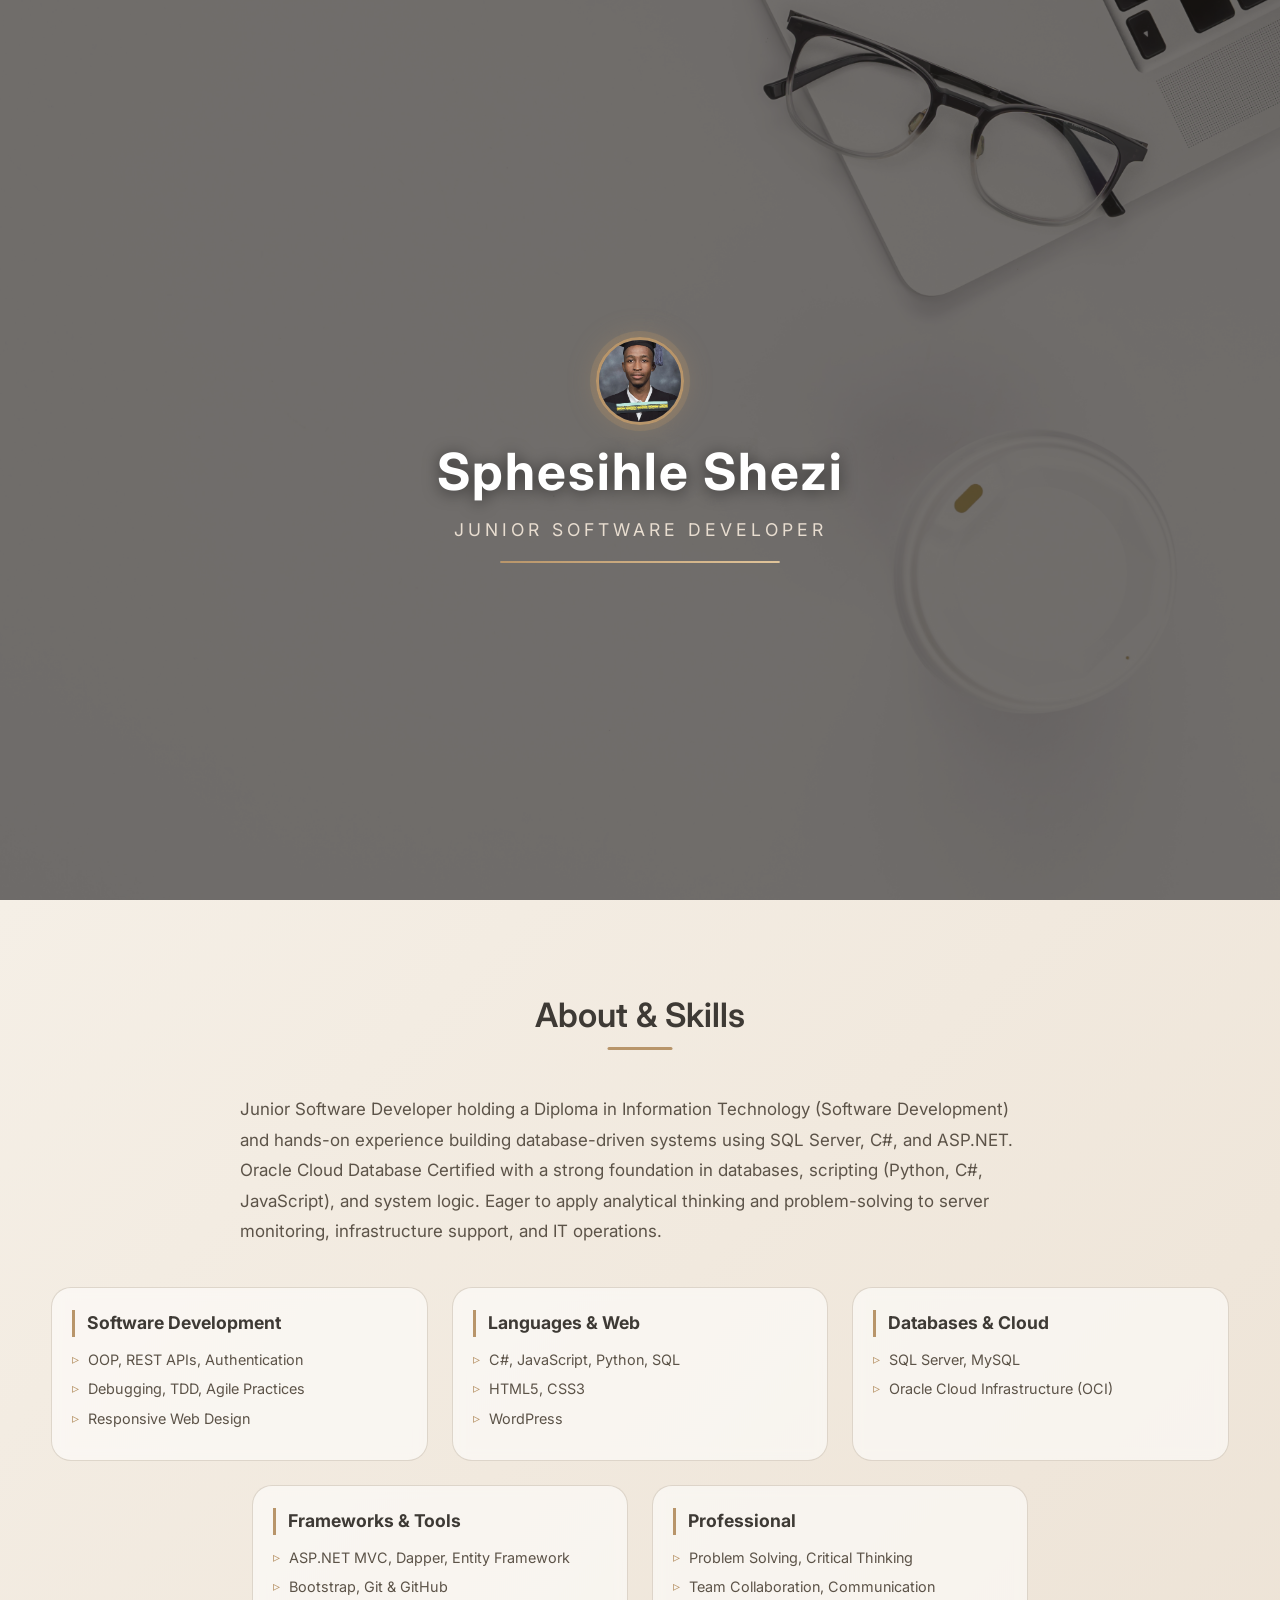
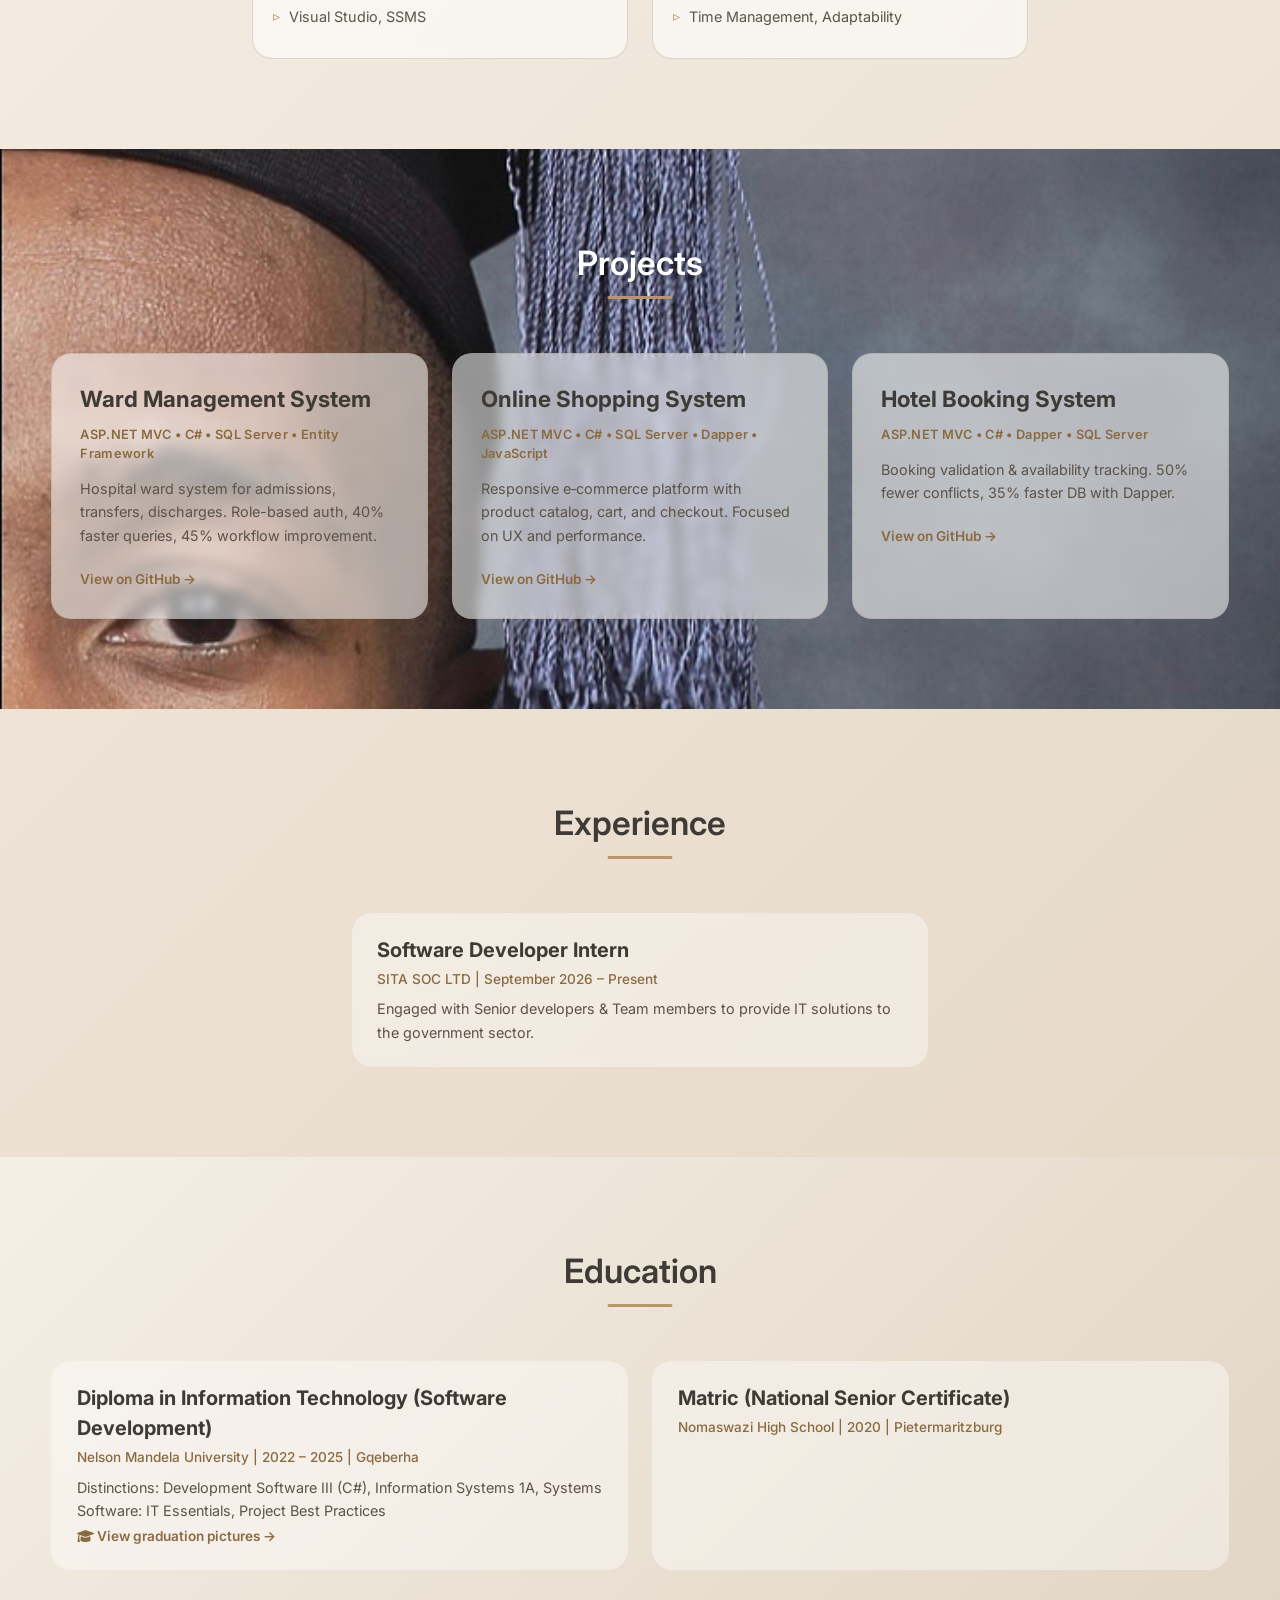
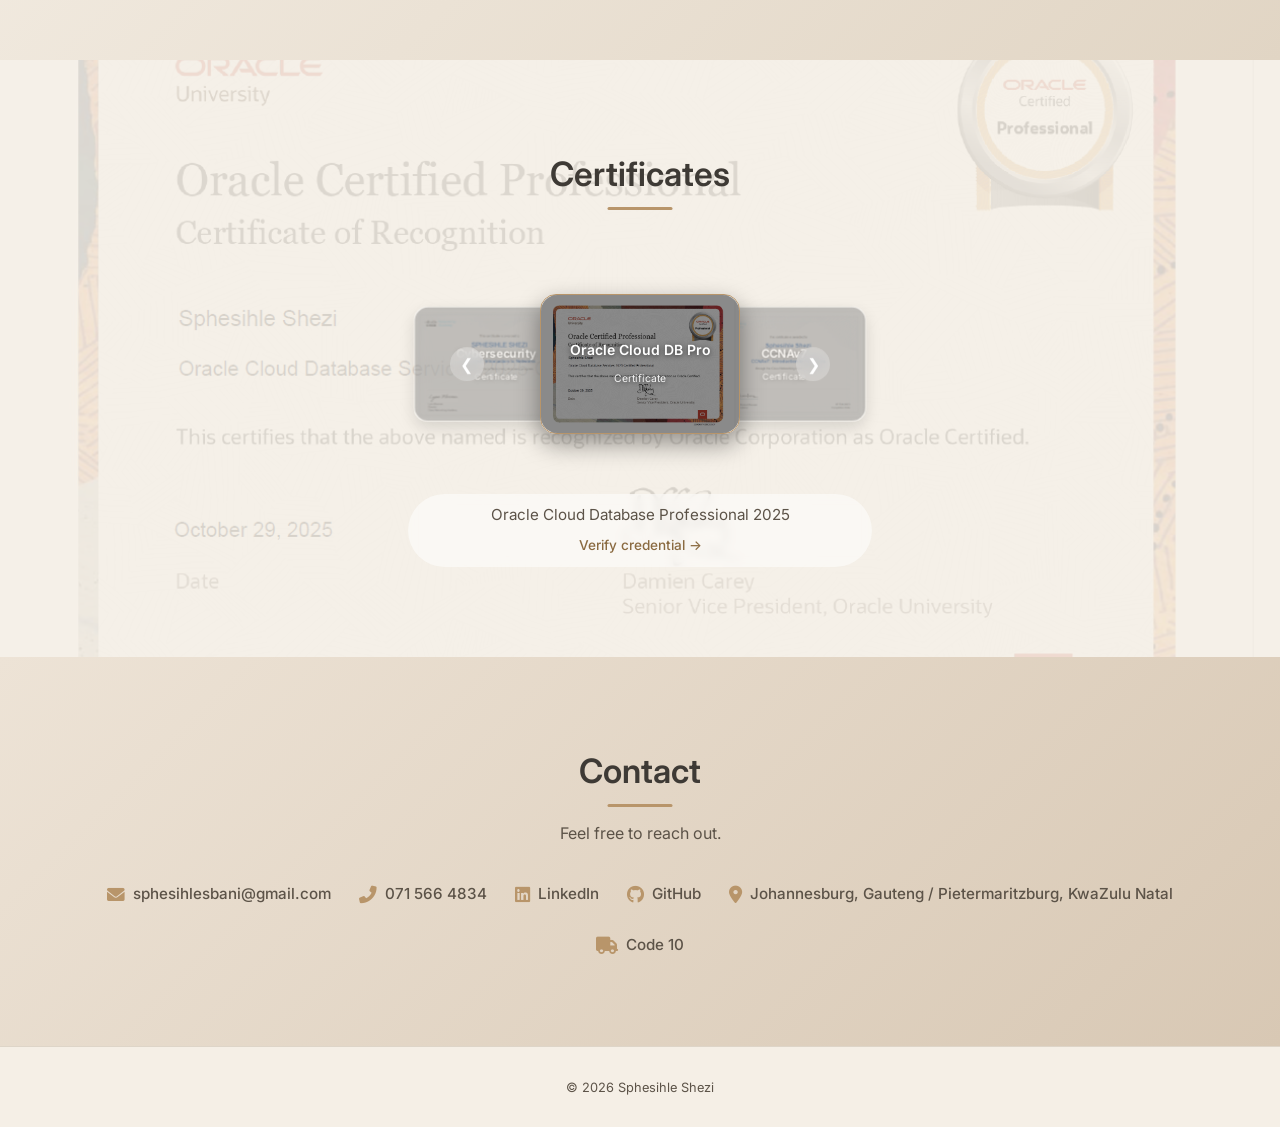
==== index.html @ 36df38b1 "Install Vercel Speed Insights package ## Vercel Speed Insights Installation  Successfully installed " ====
<!DOCTYPE html>
<html lang="en-ZA">
<head>
  <meta charset="UTF-8" />
  <meta name="viewport" content="width=device-width, initial-scale=1.0, user-scalable=yes"/>

  <!-- ===== SEO & META TAGS ===== -->
  <title>Sphesihle Shezi | Junior Software Developer Portfolio</title>
  <meta name="description" content="Sphesihle Shezi – Junior Software Developer from South Africa. Diploma in IT (Software Development), ASP.NET MVC, C# and SQL Server projects, certifications, GitHub and LinkedIn." />
  <meta name="robots" content="index, follow, max-image-preview:large" />
  <link rel="canonical" href="https://sphesihlesportfolio.vercel.app/" />
  <link rel="icon" href="/favicon.svg" type="image/svg+xml" />

  <!-- Open Graph / Social -->
  <meta property="og:type" content="profile" />
  <meta property="og:title" content="Sphesihle Shezi | Junior Software Developer Portfolio" />
  <meta property="og:description" content="Junior Software Developer from South Africa and Software Developer Intern at SITA SOC (Ltd). ASP.NET MVC, C#, SQL Server and WordPress. View experience, projects and certifications." />
  <meta property="og:image" content="https://sphesihlesportfolio.vercel.app/images/High_DA30796-047.jpg" />
  <meta property="og:image:alt" content="Portrait of Sphesihle Shezi" />
  <meta property="og:url" content="https://sphesihlesportfolio.vercel.app/" />
  <meta property="og:site_name" content="Sphesihle Shezi Portfolio" />
  <meta property="og:locale" content="en_ZA" />
  <meta property="profile:first_name" content="Sphesihle" />
  <meta property="profile:last_name" content="Shezi" />

  <!-- Twitter Card -->
  <meta name="twitter:card" content="summary_large_image" />
  <meta name="twitter:title" content="Sphesihle Shezi | Junior Software Developer Portfolio" />
  <meta name="twitter:description" content="Junior Software Developer from South Africa and Software Developer Intern at SITA SOC (Ltd). ASP.NET MVC, C#, SQL Server and WordPress." />
  <meta name="twitter:image" content="https://sphesihlesportfolio.vercel.app/images/High_DA30796-047.jpg" />
  <meta name="twitter:image:alt" content="Portrait of Sphesihle Shezi" />

  <!-- Google tag (gtag.js) -->
  <script async src="https://www.googletagmanager.com/gtag/js?id=G-499HYF53QW"></script>
  <script>
    window.dataLayer = window.dataLayer || [];
    function gtag(){dataLayer.push(arguments);}
    gtag('js', new Date());
    gtag('config', 'G-499HYF53QW');
  </script>

  <!-- Vercel Speed Insights -->
  <script>
    window.si = window.si || function () { (window.siq = window.siq || []).push(arguments); };
  </script>
  <script defer src="/_vercel/speed-insights/script.js"></script>

  <!-- Structured data (JSON-LD): WebSite + ProfilePage + Person + projects -->
  <script type="application/ld+json">
  {
    "@context": "https://schema.org",
    "@graph": [
      {
        "@type": "WebSite",
        "@id": "https://sphesihlesportfolio.vercel.app/#website",
        "url": "https://sphesihlesportfolio.vercel.app/",
        "name": "Sphesihle Shezi",
        "description": "Portfolio of Sphesihle Shezi, Junior Software Developer from South Africa.",
        "inLanguage": "en-ZA",
        "publisher": { "@id": "https://sphesihlesportfolio.vercel.app/#person" }
      },
      {
        "@type": "ProfilePage",
        "@id": "https://sphesihlesportfolio.vercel.app/#profilepage",
        "url": "https://sphesihlesportfolio.vercel.app/",
        "name": "Sphesihle Shezi | Junior Software Developer Portfolio",
        "inLanguage": "en-ZA",
        "dateModified": "2026-10-27",
        "isPartOf": { "@id": "https://sphesihlesportfolio.vercel.app/#website" },
        "mainEntity": { "@id": "https://sphesihlesportfolio.vercel.app/#person" }
      },
      {
        "@type": "Person",
        "@id": "https://sphesihlesportfolio.vercel.app/#person",
        "name": "Sphesihle Shezi",
        "alternateName": "Sphesihle",
        "url": "https://sphesihlesportfolio.vercel.app/",
        "mainEntityOfPage": { "@id": "https://sphesihlesportfolio.vercel.app/#profilepage" },
        "image": "https://sphesihlesportfolio.vercel.app/images/High_DA30796-047.jpg",
        "jobTitle": "Junior Software Developer",
        "description": "Junior Software Developer from South Africa with a Diploma in Information Technology (Software Development) from Nelson Mandela University. Currently a Software Developer Intern at SITA SOC (Ltd).",
        "address": {
          "@type": "PostalAddress",
          "addressLocality": "Pietermaritzburg",
          "addressRegion": "KwaZulu-Natal",
          "addressCountry": "ZA"
        },
        "alumniOf": {
          "@type": "CollegeOrUniversity",
          "name": "Nelson Mandela University"
        },
        "hasCredential": [
          {
            "@type": "EducationalOccupationalCredential",
            "name": "Oracle Cloud Database Professional 2025",
            "url": "https://catalog-education.oracle.com/pls/certview/sharebadge?id=E1805F30B43188A5777BA9B2A58676523F1C5C5DFD6257BDCE929D45E92ADAB2"
          },
          {
            "@type": "EducationalOccupationalCredential",
            "name": "CCNAv7: Introduction to Networks",
            "url": "https://www.credly.com/earner/earned/badge/b9cc50cd-636a-47e6-8f80-0f1afdbd4911"
          },
          {
            "@type": "EducationalOccupationalCredential",
            "name": "Introduction to Cybersecurity (Cisco)",
            "url": "https://www.credly.com/badges/35004b35-f595-4415-b16b-49b93b90152b"
          }
        ],
        "knowsAbout": ["Software Development", "C#", "ASP.NET MVC", "ASP.NET Core", "SQL Server", "SQL", "JavaScript", "Python", "HTML", "CSS", "Bootstrap", "REST APIs", "Entity Framework", "Database design", "Oracle Cloud Infrastructure", "WordPress"],
        "sameAs": [
          "https://github.com/sphesihle1017",
          "https://www.linkedin.com/in/sphesihleshezi1017"
        ]
      },
      {
        "@type": "SoftwareSourceCode",
        "name": "Ward Management System",
        "codeRepository": "https://github.com/sphesihle1017/HealthOpsHospital",
        "programmingLanguage": "C#",
        "author": { "@id": "https://sphesihlesportfolio.vercel.app/#person" }
      },
      {
        "@type": "SoftwareSourceCode",
        "name": "Online Shopping System",
        "codeRepository": "https://github.com/sphesihle1017/myshop-order-management-system",
        "programmingLanguage": "C#",
        "author": { "@id": "https://sphesihlesportfolio.vercel.app/#person" }
      },
      {
        "@type": "SoftwareSourceCode",
        "name": "Hotel Booking System",
        "codeRepository": "https://github.com/sphesihle1017/Azure-Hotel",
        "programmingLanguage": "C#",
        "author": { "@id": "https://sphesihlesportfolio.vercel.app/#person" }
      }
    ]
  }
  </script>

  <link rel="stylesheet" href="https://cdnjs.cloudflare.com/ajax/libs/font-awesome/6.0.0-beta3/css/all.min.css">
  <link rel="stylesheet" href="style.css" />
  <link rel="stylesheet" href="loader.css" />
</head>
<body class="loading">

  <!-- ===== INTRO LOADER ===== -->
  <div id="intro-loader" role="presentation" aria-hidden="true">
    <div class="loader-content">
      <img class="loader-avatar" src="images/High_DA30796-047.jpg" alt=" " />
      <div class="loader-name">Sphesihle Shezi</div>
      <div class="loader-role">Junior Software Developer</div>
      <div class="loader-bar-track">
        <div class="loader-bar-fill"></div>
      </div>
    </div>
  </div>

  <!--  NAVIGATION -->
  <nav>
    <h1>
      <div class="education-image">
        <img src="images/High_DA30796-047.jpg" alt="Sphesihle Shezi" />
      </div>
    </h1>
    <button class="hamburger" aria-label="Menu" aria-expanded="false" aria-controls="navLinks">&#9776;</button>
    <ul class="nav-links" id="navLinks">
      <li onclick="go('hero')">Home</li>
      <li onclick="go('aboutSkills')">About & Skills</li>
      <li onclick="go('experience')">Experience</li>
      <li onclick="go('projects')">Projects</li>
      <li onclick="go('education')">Education</li>
      <li onclick="go('certificates')">Certificates</li>
      <li onclick="go('contact')">Contact</li>
    </ul>
  </nav>

  <!-- HERO + CAROUSEL -->
  <div class="hero" id="hero">
    <div class="hero-left">
      <h2>Hey, I'm Sphesihle Shezi</h2>
      <div class="role" id="dynamicRole">Junior Software Developer</div>
      <div class="stack" id="dynamicStack">ASP.NET MVC • C# • SQL Server • JavaScript • HTML/CSS • WordPress</div>
      <p class="project-description" id="dynamicDescription">I build innovative, database-driven web applications with a focus on clean architecture and user experience. <b>
      See my projects below to explore my work and skills in action.
      </b></p>
    </div>

    <div class="carousel-widget" id="heroCarousel">
      <button class="arrow left-arrow" onclick="moveHero(-1)" aria-label="Previous project">&#10094;</button>
      <div class="carousel" id="heroCarouselInner"></div>
      <button class="arrow right-arrow" onclick="moveHero(1)" aria-label="Next project">&#10095;</button>
    </div>
  </div>

  <!-- ABOUT & SKILLS -->
  <section class="section" id="aboutSkills">
    <h2>About & Skills</h2>
    <div class="about-text">
      Junior Software Developer holding a Diploma in Information Technology (Software Development) and hands-on experience building database-driven systems using SQL Server, C#, and ASP.NET.
      Oracle Cloud Database Certified with a strong foundation in databases, scripting (Python, C#, JavaScript), and system logic. Eager to apply analytical thinking and problem-solving to server monitoring, infrastructure support, and IT operations.
    </div>

    <div class="skills-grid">
      <div class="skill-card">
        <h3>Software Development</h3>
        <ul>
          <li>OOP, REST APIs, Authentication</li>
          <li>Debugging, TDD, Agile Practices</li>
          <li>Responsive Web Design</li>
        </ul>
      </div>
      <div class="skill-card">
        <h3>Languages & Web</h3>
        <ul>
          <li>C#, JavaScript, Python, SQL</li>
          <li>HTML5, CSS3</li>
          <li>WordPress</li>
        </ul>
      </div>
      <div class="skill-card">
        <h3>Databases & Cloud</h3>
        <ul>
          <li>SQL Server, MySQL</li>
          <li>Oracle Cloud Infrastructure (OCI)</li>
        </ul>
      </div>
      <div class="skill-card">
        <h3>Frameworks & Tools</h3>
        <ul>
          <li>ASP.NET MVC, Dapper, Entity Framework</li>
          <li>Bootstrap, Git & GitHub</li>
          <li>Visual Studio, SSMS</li>
        </ul>
      </div>
      <div class="skill-card">
        <h3>Professional</h3>
        <ul>
          <li>Problem Solving, Critical Thinking</li>
          <li>Team Collaboration, Communication</li>
          <li>Time Management, Adaptability</li>
        </ul>
      </div>
    </div>
  </section>


  <!-- PROJECTS SECTION -->
  <section class="section" id="projects">
    <h2>Projects</h2>
    <div class="projects-grid">
      <div class="project-card">
        <h3>Ward Management System</h3>
        <div class="tech">ASP.NET MVC • C# • SQL Server • Entity Framework</div>
        <p>Hospital ward system for admissions, transfers, discharges. Role-based auth, 40% faster queries, 45% workflow improvement.</p>
        <a href="https://github.com/sphesihle1017/HealthOpsHospital" target="_blank" rel="noopener" class="project-link">View on GitHub →</a>
      </div>
      <div class="project-card">
        <h3>Online Shopping System</h3>
        <div class="tech">ASP.NET MVC • C# • SQL Server • Dapper • JavaScript</div>
        <p>Responsive e‑commerce platform with product catalog, cart, and checkout. Focused on UX and performance.</p>
        <a href="https://github.com/sphesihle1017/myshop-order-management-system" target="_blank" rel="noopener" class="project-link">View on GitHub →</a>
      </div>
      <div class="project-card">
        <h3>Hotel Booking System</h3>
        <div class="tech">ASP.NET MVC • C# • Dapper • SQL Server</div>
        <p>Booking validation & availability tracking. 50% fewer conflicts, 35% faster DB with Dapper.</p>
        <a href="https://github.com/sphesihle1017/Azure-Hotel" target="_blank" rel="noopener" class="project-link">View on GitHub →</a>
      </div>
    </div>
  </section>
  <!-- EXPERIENCE SECTION -->
  <section class="section" id="experience">
    <h2>Experience</h2>
    <div class="info-grid">
     
  <!--     <article class="info-card">
        <h3>Data Capturer & Freelance developer</h3>
        <div class="meta">Oxior Civil Enterprises | June 2026 – August 2026</div>
        <p><li>Capturing and maintaining business data accurately and on time, with attention to detail and data integrity. 
       
         <br><li> Desgined and built a user friendly cross-platform web application for Oxior Civil Enterprises Pty ltd
      </article> -->
       <article class="info-card">
        <h3>Software Developer Intern</h3>
        <div class="meta">SITA SOC LTD | September 2026 – Present</div>
        <p>Engaged with Senior developers & Team members to provide IT solutions to the government sector.</p>
      </article>
    </div>
  </section>

  <!-- EDUCATION SECTION -->
  <section class="section" id="education">
    <h2>Education</h2>
    <div class="info-grid">
      <article class="info-card">
        <h3>Diploma in Information Technology (Software Development)</h3>
        <div class="meta">Nelson Mandela University | 2022 – 2025 | Gqeberha</div>
        <p>Distinctions: Development Software III (C#), Information Systems 1A, Systems Software: IT Essentials, Project Best Practices</p>
        <a href="/graduation" rel="nofollow" class="project-link"><i class="fas fa-graduation-cap"></i> View graduation pictures →</a>
      </article>
      <article class="info-card">
        <h3>Matric (National Senior Certificate)</h3>
        <div class="meta">Nomaswazi High School | 2020 | Pietermaritzburg</div>
      </article>
    </div>
  </section>

  <!-- CERTIFICATES SECTION -->
  <section class="section certificates-section" id="certificates">
    <h2>Certificates</h2>

    <div class="section-carousel" id="certsCarousel">
      <button class="arrow left-arrow" onclick="moveCerts(-1)" aria-label="Previous certificate">&#10094;</button>
      <div class="carousel" id="certsCarouselInner"></div>
      <button class="arrow right-arrow" onclick="moveCerts(1)" aria-label="Next certificate">&#10095;</button>
    </div>
    <div class="carousel-description" id="certsDescription">
      Oracle Cloud Database Professional 2025<br/>
      <a href="https://catalog-education.oracle.com/pls/certview/sharebadge?id=E1805F30B43188A5777BA9B2A58676523F1C5C5DFD6257BDCE929D45E92ADAB2" target="_blank" rel="noopener" class="cert-link">Verify credential →</a>
    </div>
  </section>

  <!-- CONTACT SECTION -->
  <section class="section" id="contact">
    <h2>Contact</h2>
    <p style="color:#5c5348;">Feel free to reach out.</p>
    <div class="contact-links">
      <span><i class="fas fa-envelope"></i> sphesihlesbani@gmail.com</span>
      <span><i class="fas fa-phone-alt"></i> 071 566 4834</span>
      <a href="https://www.linkedin.com/in/sphesihleshezi1017" target="_blank" rel="noopener">
        <i class="fab fa-linkedin"></i> LinkedIn
      </a>
      <a href="https://github.com/sphesihle1017" target="_blank" rel="noopener">
        <i class="fab fa-github"></i> GitHub
      </a>
      <span><i class="fas fa-map-marker-alt"></i> Johannesburg, Gauteng / Pietermaritzburg, KwaZulu Natal</span>
      <span><i class="fas fa-truck"></i> Code 10</span>
    </div>
  </section>

  <footer>© 2026 Sphesihle Shezi</footer>

  <script src="script.js"></script>
</body>
</html>
---- style.css ----
@import url('https://fonts.googleapis.com/css2?family=Inter:opsz,wght@14..32,300;14..32,400;14..32,500;14..32,600;14..32,700&display=swap');

/* ========== SOFT SAND PALETTE ========== */
:root {
  --sand-light: #f5efe6;
  --sand-medium: #e6d9c8;
  --sand-dark: #c8b9a6;
  --sand-deep: #a89880;
  --text-dark: #3e3a35;
  --text-light: #5c5348;
  --accent: #b8956a;
  --accent-text: #8a6a40;            /* darker accent for small text (better contrast) */
  --overlay-dark: rgba(62, 58, 53, 0.65);

  /* ---------- LAYOUT TOKENS ---------- */
  --content-max: 75rem;              /* max width of page content (scales on large screens) */
  --gutter: clamp(1rem, 4vw, 3.5rem);
  /* Horizontal padding that keeps content inside --content-max while backgrounds stay full width */
  --pad-x: max(var(--gutter), calc((100% - var(--content-max)) / 2));
  --section-pad-y: clamp(3.5rem, 7vw, 6.5rem);

  /* ---------- CAROUSEL TOKENS (overridden per breakpoint) ---------- */
  --carousel-w: 23rem;
  --carousel-h: 13.75rem;
  --card-w: 12.5rem;
  --card-h: 8.75rem;
  --card-offset: 9rem;
}

/* Scale the whole UI up on big monitors (everything below uses rem) */
html { font-size: 100%; scroll-padding-top: 6rem; }
@media (min-width: 1600px) { html { font-size: 112.5%; } }
@media (min-width: 2000px) { html { font-size: 125%; } }
@media (min-width: 2560px) { html { font-size: 150%; } }
@media (min-width: 3400px) { html { font-size: 200%; } }

* {
  margin: 0;
  padding: 0;
  box-sizing: border-box;
  font-family: "Inter", sans-serif;
}

body {
  background: var(--sand-light);
  color: var(--text-dark);
  line-height: 1.5;
  overflow-x: hidden;
}

img { max-width: 100%; }

/* ---------- FIXED NAVIGATION ---------- */
nav {
  position: fixed;
  top: 0;
  left: 0;
  width: 100%;
  padding: 0.9rem var(--pad-x);
  display: flex;
  justify-content: space-between;
  align-items: center;
  z-index: 20;
  backdrop-filter: blur(12px);
  background: rgba(245, 239, 230, 0.88);
  border-bottom: 1px solid rgba(168, 152, 128, 0.3);
}

nav h1 {
  font-size: 1.6rem;
  font-weight: 700;
  letter-spacing: 1px;
  color: var(--text-dark);
  cursor: default;
}

nav h1 .education-image img {
  display: block;
  width: 3.4rem;
  height: 4rem;
  object-fit: cover;
  border: 2px solid var(--accent);
  transition: transform 0.2s;
}

nav h1 .education-image img:hover {
  transform: scale(1.05);
}

nav ul {
  list-style: none;
  display: flex;
  gap: 1.9rem;
}

nav ul li {
  font-size: 0.85rem;
  font-weight: 500;
  text-transform: uppercase;
  letter-spacing: 1.5px;
  cursor: pointer;
  opacity: 0.8;
  color: var(--text-dark);
  transition: opacity 0.2s;
  white-space: nowrap;
}

nav ul li:hover {
  opacity: 1;
  text-decoration: underline;
  text-underline-offset: 6px;
}

/* Hamburger menu (shown on tablets and phones) */
.hamburger {
  display: none;
  font-size: 1.8rem;
  background: none;
  border: none;
  color: var(--text-dark);
  cursor: pointer;
  z-index: 21;
}

/* ---------- HERO SECTION ---------- */
.hero {
  position: relative;
  min-height: 100vh;
  min-height: 100svh;
  display: flex;
  align-items: center;
  padding: 7rem var(--pad-x) 4rem var(--pad-x);
  background-size: cover;
  background-position: center;
  background-repeat: no-repeat;
  transition: background-image 0.6s ease;
  z-index: 1;
}

.hero::before {
  content: "";
  position: absolute;
  inset: 0;
  background: var(--overlay-dark);
  z-index: 0;
}

.hero-left {
  position: relative;
  z-index: 2;
  max-width: 36rem;
  flex-shrink: 0;
}

.hero-left h2 {
  font-size: clamp(1.75rem, 1.1rem + 2.4vw, 3.25rem);
  font-weight: 600;
  margin-bottom: 0.75rem;
  color: #fff;
  line-height: 1.2;
}

.hero-left .role {
  font-size: clamp(1rem, 0.9rem + 0.4vw, 1.3rem);
  font-weight: 500;
  margin-bottom: 0.5rem;
  color: #f0eadf;
}

.hero-left .stack {
  font-size: clamp(0.8rem, 0.75rem + 0.2vw, 0.95rem);
  font-weight: 500;
  margin-bottom: 1.25rem;
  color: #e6d9c8;
  letter-spacing: 0.3px;
}

.project-description {
  font-size: clamp(0.85rem, 0.8rem + 0.25vw, 1.05rem);
  line-height: 1.7;
  color: #fff;
  max-width: 34rem;
  opacity: 0.95;
}

/* ---------- HERO CAROUSEL WIDGET ---------- */
.carousel-widget {
  position: absolute;
  bottom: 3rem;
  right: var(--pad-x);
  width: var(--carousel-w);
  height: var(--carousel-h);
  z-index: 5;
  flex-shrink: 0;
  display: block;
}

.carousel {
  position: relative;
  width: 100%;
  height: 100%;
  display: flex;
  align-items: center;
  justify-content: center;
}

.card {
  position: absolute;
  width: var(--card-w);
  height: var(--card-h);
  border-radius: 16px;
  background: rgba(0,0,0,0.3);
  backdrop-filter: blur(10px);
  cursor: pointer;
  transition: all 0.4s cubic-bezier(0.2, 0.9, 0.4, 1.1);
  opacity: 0;
  transform: scale(0.7);
  display: flex;
  flex-direction: column;
  align-items: center;
  justify-content: center;
  text-align: center;
  padding: 0.9rem;
  border: 1px solid rgba(255,255,255,0.3);
  background-size: cover;
  background-position: center;
  box-shadow: 0 8px 20px rgba(0,0,0,0.25);
}

.card-overlay {
  position: absolute;
  inset: 0;
  background: rgba(0,0,0,0.45);
  border-radius: 16px;
  z-index: 1;
}

.card-text {
  position: relative;
  z-index: 2;
  color: white;
  text-shadow: 0 1px 5px rgba(0,0,0,0.6);
}

.card h3 {
  font-size: 0.875rem;
  font-weight: 600;
  margin-bottom: 4px;
}

.card small {
  font-size: 0.65rem;
  opacity: 0.9;
}

.card.active {
  opacity: 1;
  transform: scale(1);
  z-index: 3;
  border: 1.5px solid var(--accent);
  box-shadow: 0 10px 25px rgba(0,0,0,0.4);
}

.card.left {
  transform: translateX(calc(var(--card-offset) * -1)) scale(0.82);
  opacity: 0.5;
}

.card.right {
  transform: translateX(var(--card-offset)) scale(0.82);
  opacity: 0.5;
}

.arrow {
  position: absolute;
  top: 50%;
  transform: translateY(-50%);
  width: 2.1rem;
  height: 2.1rem;
  display: flex;
  align-items: center;
  justify-content: center;
  font-size: 1rem;
  cursor: pointer;
  border-radius: 50%;
  background: rgba(255,255,255,0.25);
  backdrop-filter: blur(6px);
  z-index: 10;
  border: none;
  color: white;
  transition: all 0.2s;
}

.arrow:hover {
  background: rgba(255,255,255,0.45);
  transform: translateY(-50%) scale(1.05);
}

.left-arrow  { left:  -6px; }
.right-arrow { right: -6px; }

/* ---------- SECTION CAROUSEL (certificates) ---------- */
.section-carousel {
  position: relative;
  width: var(--carousel-w);
  max-width: 100%;
  height: var(--carousel-h);
  margin: 1.9rem auto 1.25rem auto;
}

.carousel-description {
  text-align: center;
  margin: 1.1rem auto 0 auto;
  color: var(--text-light);
  font-size: 0.95rem;
  max-width: 29rem;
  transition: opacity 0.3s;
  background: rgba(255,255,255,0.5);
  padding: 0.65rem 1.1rem;
  border-radius: 40px;
  backdrop-filter: blur(4px);
}

/* ---------- GENERAL SECTIONS (full-bleed background, constrained content) ---------- */
.section {
  padding: var(--section-pad-y) var(--pad-x);
  text-align: center;
}

.section h2 {
  font-size: clamp(1.6rem, 1.3rem + 1vw, 2.4rem);
  font-weight: 600;
  margin-bottom: 1.5rem;
  display: inline-block;
  position: relative;
  color: var(--text-dark);
}

.section h2::after {
  content: '';
  position: absolute;
  left: 50%;
  transform: translateX(-50%);
  bottom: -10px;
  width: 65px;
  height: 3px;
  background: var(--accent);
  border-radius: 3px;
}

/* Individual section backgrounds */
#aboutSkills { background: linear-gradient(135deg, #f5efe6, #ede3d6); }
#experience  { background: linear-gradient(135deg, #ede3d6, #e6d9c8); }
#education   { background: linear-gradient(135deg, #f5efe6, #e1d5c4); }
#contact     { background: linear-gradient(135deg, #ede3d6, #d8c8b4); }

/* ---------- PROJECTS SECTION ---------- */
#projects {
  background-image: url('images/Image.jpeg');
  background-size: cover;
  background-position: top center;
  background-repeat: no-repeat;
}

#projects h2 {
  color: #fff;
  text-shadow: 0 2px 10px rgba(0,0,0,0.5);
}

/* Certificates section with dynamic background */
.certificates-section {
  background-size: cover;
  background-position: center;
  background-repeat: no-repeat;
  position: relative;
}

.certificates-section::before {
  content: "";
  position: absolute;
  inset: 0;
  background: rgba(245, 239, 230, 0.88);
  z-index: 0;
}

.certificates-section > * {
  position: relative;
  z-index: 1;
}

/* About text */
.about-text {
  font-size: clamp(0.95rem, 0.9rem + 0.2vw, 1.1rem);
  line-height: 1.8;
  color: var(--text-light);
  max-width: 50rem;
  margin: 1.9rem auto 2.5rem auto;
  text-align: left;
}

/* ---------- CARD GRIDS (centred rows: 1 → 2 → 3 columns) ----------
   Flex + calc keeps every card the same width and centres a short last row. */
.skills-grid,
.projects-grid,
.info-grid {
  --cols: 1;
  --gap: 1.5rem;
  display: flex;
  flex-wrap: wrap;
  justify-content: center;
  gap: var(--gap);
  margin-top: 2.5rem;
  text-align: left;
}

.skills-grid > *,
.projects-grid > *,
.info-grid > * {
  flex: 0 0 calc((100% - (var(--cols) - 1) * var(--gap)) / var(--cols) - 0.1px);
  min-width: 0;
}

@media (min-width: 640px) {
  .skills-grid, .projects-grid { --cols: 2; }
}

@media (min-width: 900px) {
  .info-grid { --cols: 2; }
}

@media (min-width: 1000px) {
  .skills-grid, .projects-grid { --cols: 3; }
}

/* A grid with a single card (Experience) stays a readable width on any screen */
.info-grid.info-grid--single {
  --cols: 1;
  max-width: 48rem;
  margin-left: auto;
  margin-right: auto;
}

/* Skills */
.skill-card {
  background: rgba(255,255,255,0.55);
  border: 1px solid rgba(168, 152, 128, 0.35);
  border-radius: 20px;
  padding: 1.4rem 1.25rem;
  backdrop-filter: blur(6px);
  transition: all 0.25s ease;
}

.skill-card:hover {
  background: rgba(255,255,255,0.75);
  transform: translateY(-4px);
  border-color: var(--accent);
}

.skill-card h3 {
  font-size: 1.1rem;
  font-weight: 700;
  margin-bottom: 0.75rem;
  border-left: 3px solid var(--accent);
  padding-left: 12px;
  color: var(--text-dark);
}

.skill-card ul {
  list-style: none;
  color: var(--text-light);
  font-size: 0.9rem;
}

.skill-card ul li {
  margin-bottom: 0.5rem;
  padding-left: 16px;
  position: relative;
}

.skill-card ul li::before {
  content: "▹";
  color: var(--accent);
  position: absolute;
  left: 0;
  font-size: 0.85rem;
}

/* Projects */
.project-card {
  background: rgba(255,255,255,0.55);
  border: 1px solid rgba(168, 152, 128, 0.35);
  border-radius: 20px;
  padding: 1.75rem;
  backdrop-filter: blur(6px);
  transition: all 0.3s ease;
}

.project-card:hover {
  background: rgba(255,255,255,0.8);
  transform: translateY(-5px);
  border-color: var(--accent);
  box-shadow: 0 12px 24px rgba(0,0,0,0.05);
}

.project-card h3 {
  font-size: 1.4rem;
  margin-bottom: 0.6rem;
  color: var(--text-dark);
}

.project-card .tech {
  font-size: 0.8rem;
  color: var(--accent-text);
  margin-bottom: 0.85rem;
  font-weight: 600;
  letter-spacing: 0.3px;
}

.project-card p {
  font-size: 0.9rem;
  color: var(--text-light);
  line-height: 1.65;
  margin-bottom: 1.1rem;
}

.project-link {
  display: inline-block;
  color: var(--accent-text);
  text-decoration: none;
  font-weight: 600;
  font-size: 0.85rem;
  border-bottom: 1.5px solid transparent;
  transition: 0.2s;
}

.project-link:hover {
  border-bottom-color: var(--accent);
  padding-bottom: 2px;
}

/* Experience + Education cards */
.info-card {
  background: rgba(255,255,255,0.4);
  padding: 1.4rem 1.6rem;
  border-radius: 20px;
  backdrop-filter: blur(4px);
  transition: 0.2s;
}

.info-card:hover {
  background: rgba(255,255,255,0.6);
}

.info-card h3 {
  font-size: 1.25rem;
  font-weight: 700;
  color: var(--text-dark);
}

.info-card .meta {
  font-size: 0.85rem;
  color: var(--accent-text);
  font-weight: 500;
  margin: 0.25rem 0 0.5rem 0;
}

.info-card p {
  font-size: 0.9rem;
  color: var(--text-light);
  margin-top: 0.4rem;
  line-height: 1.65;
}

/* Certificate link */
.cert-link {
  display: inline-block;
  margin-top: 8px;
  color: var(--accent-text);
  text-decoration: none;
  font-size: 0.85rem;
  font-weight: 500;
  border-bottom: 1px solid transparent;
}

.cert-link:hover {
  border-bottom-color: var(--accent);
}

/* Contact section */
.contact-links {
  display: flex;
  flex-wrap: wrap;
  justify-content: center;
  gap: 1.75rem;
  margin-top: 2.4rem;
}

.contact-links a, .contact-links span {
  color: var(--text-light);
  text-decoration: none;
  font-weight: 500;
  font-size: 0.95rem;
  transition: all 0.2s;
  display: inline-flex;
  align-items: center;
  gap: 8px;
}

.contact-links a i, .contact-links span i {
  font-size: 1.1rem;
  color: var(--accent);
}

.contact-links a:hover {
  color: var(--accent-text);
  transform: translateY(-2px);
}

/* Footer */
footer {
  text-align: center;
  padding: 1.9rem;
  color: var(--text-light);
  font-size: 0.8rem;
  background: var(--sand-light);
  border-top: 1px solid rgba(168, 152, 128, 0.3);
}

/* Keyboard focus */
.arrow:focus-visible,
.hamburger:focus-visible,
.project-link:focus-visible,
.cert-link:focus-visible,
.contact-links a:focus-visible {
  outline: 2px solid var(--accent);
  outline-offset: 3px;
}

@media (prefers-reduced-motion: reduce) {
  * { transition-duration: 0.01ms !important; }
  html { scroll-behavior: auto; }
}

/* ========================================================
   RESPONSIVE BREAKPOINTS (desktop-first, smaller screens override)
   ======================================================== */

/* ---------- SMALL LAPTOPS (≤1200px): tighten the nav ---------- */
@media (max-width: 1200px) {
  nav ul { gap: 1.25rem; }
  nav ul li { letter-spacing: 1px; }
}

/* ---------- TABLET & BELOW (≤1100px): carousel moves under hero text ---------- */
@media (max-width: 1100px) {
  :root {
    --carousel-w: 20rem;
    --carousel-h: 13.75rem;
    --card-w: 11rem;
    --card-h: 7.9rem;
    --card-offset: 7.5rem;
  }

  .hero {
    flex-direction: column;
    align-items: flex-start;
    justify-content: center;
    gap: 2rem;
    min-height: 85vh;
    padding-top: 7.5rem;
  }

  .hero-left { max-width: 100%; }

  .carousel-widget {
    position: relative;
    right: auto;
    bottom: auto;
    max-width: 100%;
    margin: 0 auto;
  }
}

/* ---------- COLLAPSED NAV (≤1024px) ---------- */
@media (max-width: 1024px) {
  .hamburger { display: block; }

  .nav-links {
    position: absolute;
    top: 100%;
    left: 0;
    width: 100%;
    background: rgba(245, 239, 230, 0.97);
    backdrop-filter: blur(12px);
    flex-direction: column;
    align-items: center;
    gap: 1.4rem;
    padding: 1.75rem 0;
    display: none;
    border-bottom: 1px solid rgba(168,152,128,0.4);
    z-index: 19;
  }

  .nav-links.active { display: flex; }
}

/* ---------- PHONES (≤700px) ---------- */
@media (max-width: 700px) {
  :root {
    --carousel-w: 20rem;
    --carousel-h: 12.5rem;
    --card-w: 9.5rem;
    --card-h: 6.8rem;
    --card-offset: 6.2rem;
  }

  nav h1 .education-image img { width: 2.75rem; height: 3.25rem; }

  .hero { min-height: 90vh; padding-top: 6.5rem; }

  .contact-links {
    gap: 1rem;
    flex-direction: column;
    align-items: center;
  }

  .info-card { padding: 1.2rem 1.1rem; }
  .project-card { padding: 1.4rem 1.1rem; }
}

/* ---------- SMALL PHONES (≤480px) ---------- */
@media (max-width: 480px) {
  :root {
    --carousel-w: 16.25rem;
    --carousel-h: 11.9rem;
    --card-w: 9.4rem;
    --card-h: 6.6rem;
    --card-offset: 5.9rem;
  }

  .carousel-description {
    font-size: 0.85rem;
    padding: 0.5rem 0.9rem;
    border-radius: 24px;
  }

  .contact-links a,
  .contact-links span { font-size: 0.88rem; }
}

/* ---------- VERY SMALL (≤360px) ---------- */
@media (max-width: 360px) {
  :root {
    --carousel-w: 14.4rem;
    --carousel-h: 10.6rem;
    --card-w: 8.1rem;
    --card-h: 5.75rem;
    --card-offset: 5.1rem;
  }
}

/* ---------- LARGE SCREENS ---------- */
@media (min-width: 1600px) {
  :root { --content-max: 80rem; }
}

@media (min-width: 2000px) {
  :root {
    --content-max: 84rem;
    --carousel-w: 25rem;
    --carousel-h: 15rem;
    --card-w: 13.5rem;
    --card-h: 9.5rem;
    --card-offset: 9.8rem;
  }
}
---- loader.css ----
/* Prevent scroll during loader */
body.loading {
  overflow: hidden;
}

/* The full-screen loader overlay */
#intro-loader {
  position: fixed;
  inset: 0;
  z-index: 9999;
  background-image: url('images/Background.jpg');
  background-size: cover;
  background-position: center;
  display: flex;
  flex-direction: column;
  align-items: center;
  justify-content: center;
  will-change: transform, opacity;
}

/* Dark overlay on the loader bg */
#intro-loader::before {
  content: '';
  position: absolute;
  inset: 0;
  background: rgba(30, 25, 20, 0.62);
  z-index: 0;
}

/* Loader content container */
.loader-content {
  position: relative;
  z-index: 1;
  text-align: center;
  display: flex;
  flex-direction: column;
  align-items: center;
  gap: 18px;
  animation: loaderFadeIn 0.8s ease forwards;
}

@keyframes loaderFadeIn {
  from { opacity: 0; transform: translateY(22px); }
  to   { opacity: 1; transform: translateY(0); }
}

/* Profile photo ring */
.loader-avatar {
  width: 88px;
  height: 88px;
  border-radius: 50%;
  object-fit: cover;
  border: 3px solid var(--accent);
  box-shadow: 0 0 0 6px rgba(184, 149, 106, 0.25), 0 0 28px rgba(184,149,106,0.35);
  animation: avatarPulse 2s ease-in-out infinite;
}

@keyframes avatarPulse {
  0%, 100% { box-shadow: 0 0 0 6px rgba(184, 149, 106, 0.25), 0 0 28px rgba(184,149,106,0.35); }
  50%       { box-shadow: 0 0 0 10px rgba(184, 149, 106, 0.12), 0 0 45px rgba(184,149,106,0.5); }
}

/* Name heading */
.loader-name {
  font-size: clamp(1.8rem, 5vw, 3.2rem);
  font-weight: 700;
  color: #fff;
  letter-spacing: 2px;
  text-shadow: 0 2px 16px rgba(0,0,0,0.55);
  line-height: 1.1;
}

/* Subtitle */
.loader-role {
  font-size: clamp(0.85rem, 2vw, 1.1rem);
  font-weight: 400;
  color: #e8ddd0;
  letter-spacing: 4px;
  text-transform: uppercase;
  opacity: 0;
  animation: fadeUp 0.7s ease 0.5s forwards;
}

@keyframes fadeUp {
  from { opacity: 0; transform: translateY(10px); }
  to   { opacity: 1; transform: translateY(0); }
}

/* Thin animated progress bar */
.loader-bar-track {
  width: min(280px, 75vw);
  height: 2px;
  background: rgba(255,255,255,0.18);
  border-radius: 99px;
  overflow: hidden;
  opacity: 0;
  animation: fadeUp 0.5s ease 0.9s forwards;
}

.loader-bar-fill {
  height: 100%;
  width: 0%;
  background: linear-gradient(90deg, var(--accent), #e0c49a);
  border-radius: 99px;
  animation: barFill 2.2s cubic-bezier(0.4, 0, 0.2, 1) 1s forwards;
}

@keyframes barFill {
  0%   { width: 0%; }
  60%  { width: 80%; }
  85%  { width: 92%; }
  100% { width: 100%; }
}

/* ---- EXIT ANIMATIONS ---- */

/* Loader slides UP and out */
#intro-loader.exit {
  animation: loaderExit 0.95s cubic-bezier(0.76, 0, 0.24, 1) forwards;
}

@keyframes loaderExit {
  0%   { transform: translateY(0);     opacity: 1; }
  100% { transform: translateY(-100%); opacity: 0.6; }
}

/* ---- HERO CONTENT ENTRANCE (triggered after loader exits) ---- */

/* Initially hide hero content */
.hero-left,
.carousel-widget,
nav {
  opacity: 0;
  transform: translateY(30px);
}

/* When .revealed is added to body, animate everything in */
body.revealed .hero-left {
  animation: revealUp 0.9s cubic-bezier(0.22, 1, 0.36, 1) 0.15s forwards;
}

body.revealed .carousel-widget {
  animation: revealUp 0.9s cubic-bezier(0.22, 1, 0.36, 1) 0.35s forwards;
}

body.revealed nav {
  animation: navSlideDown 0.8s cubic-bezier(0.22, 1, 0.36, 1) 0.05s forwards;
}

@keyframes revealUp {
  from { opacity: 0; transform: translateY(38px); }
  to   { opacity: 1; transform: translateY(0); }
}

@keyframes navSlideDown {
  from { opacity: 0; transform: translateY(-28px); }
  to   { opacity: 1; transform: translateY(0); }
}
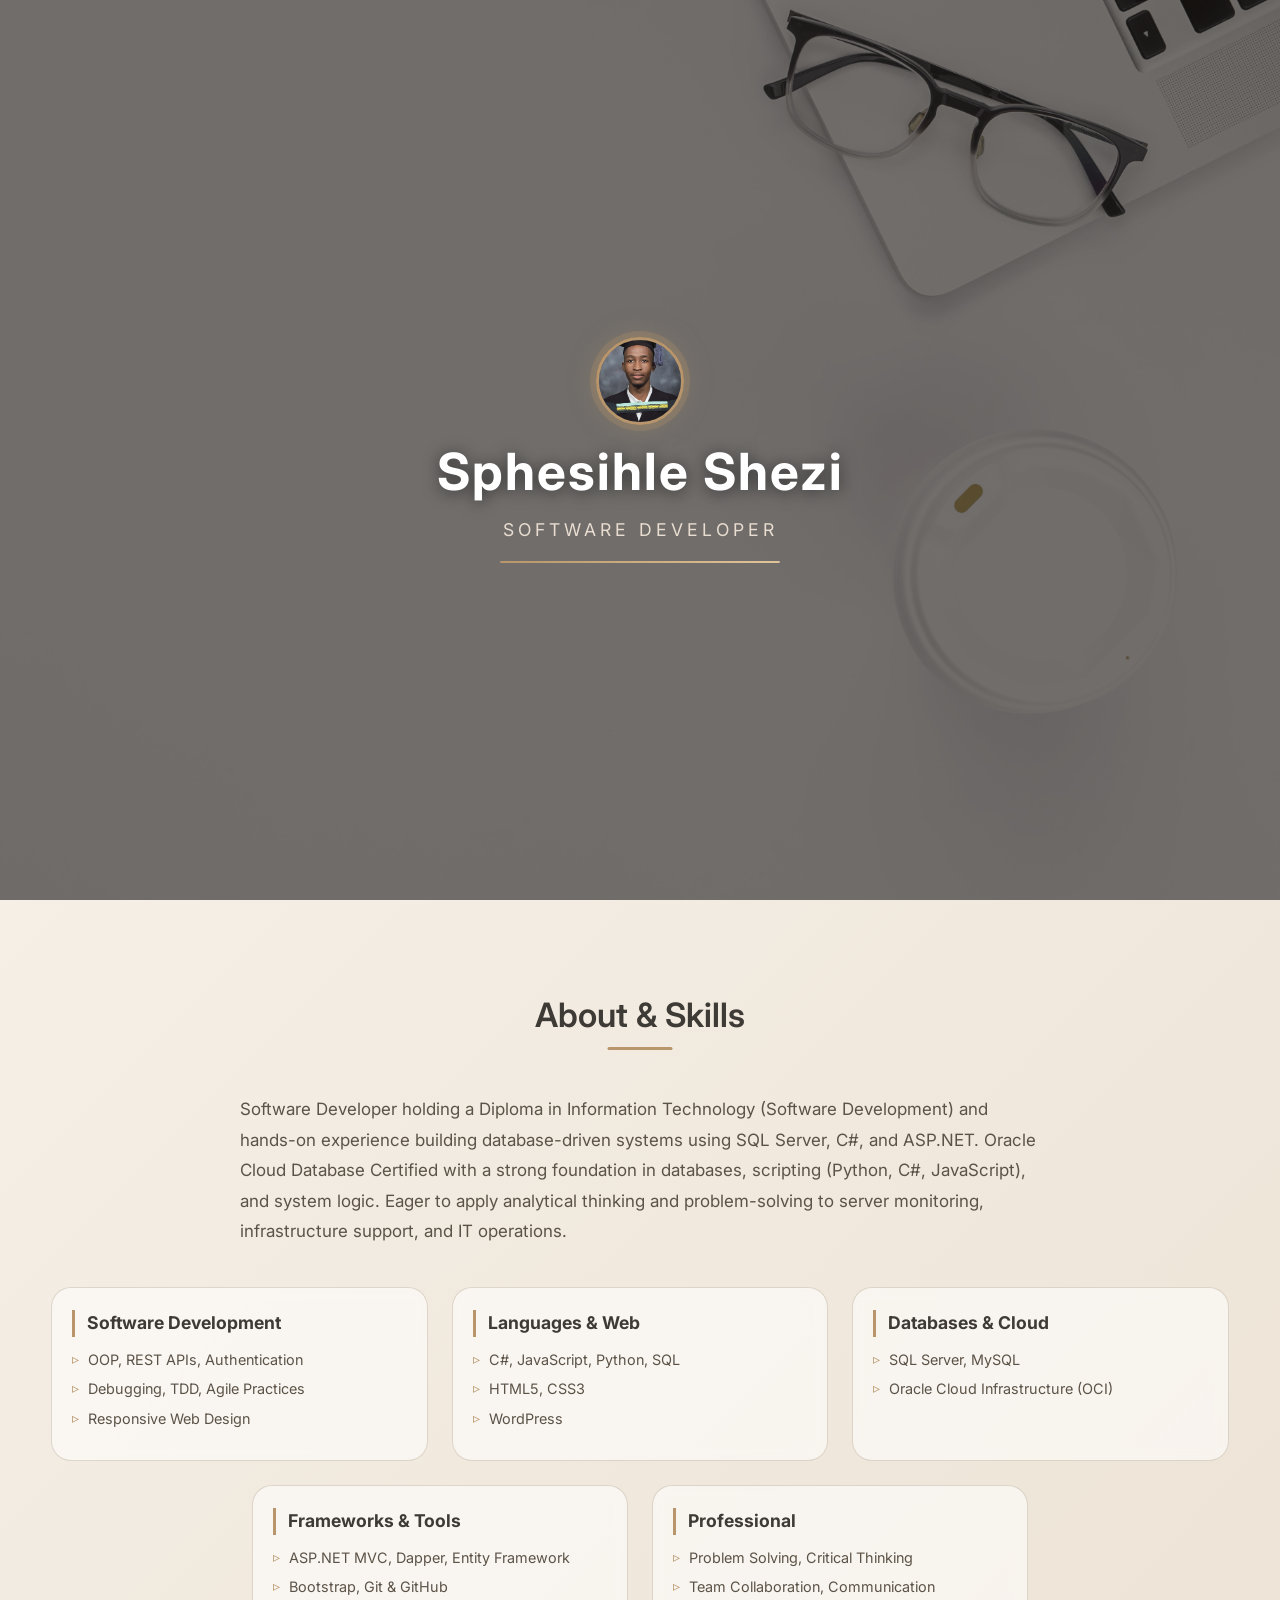
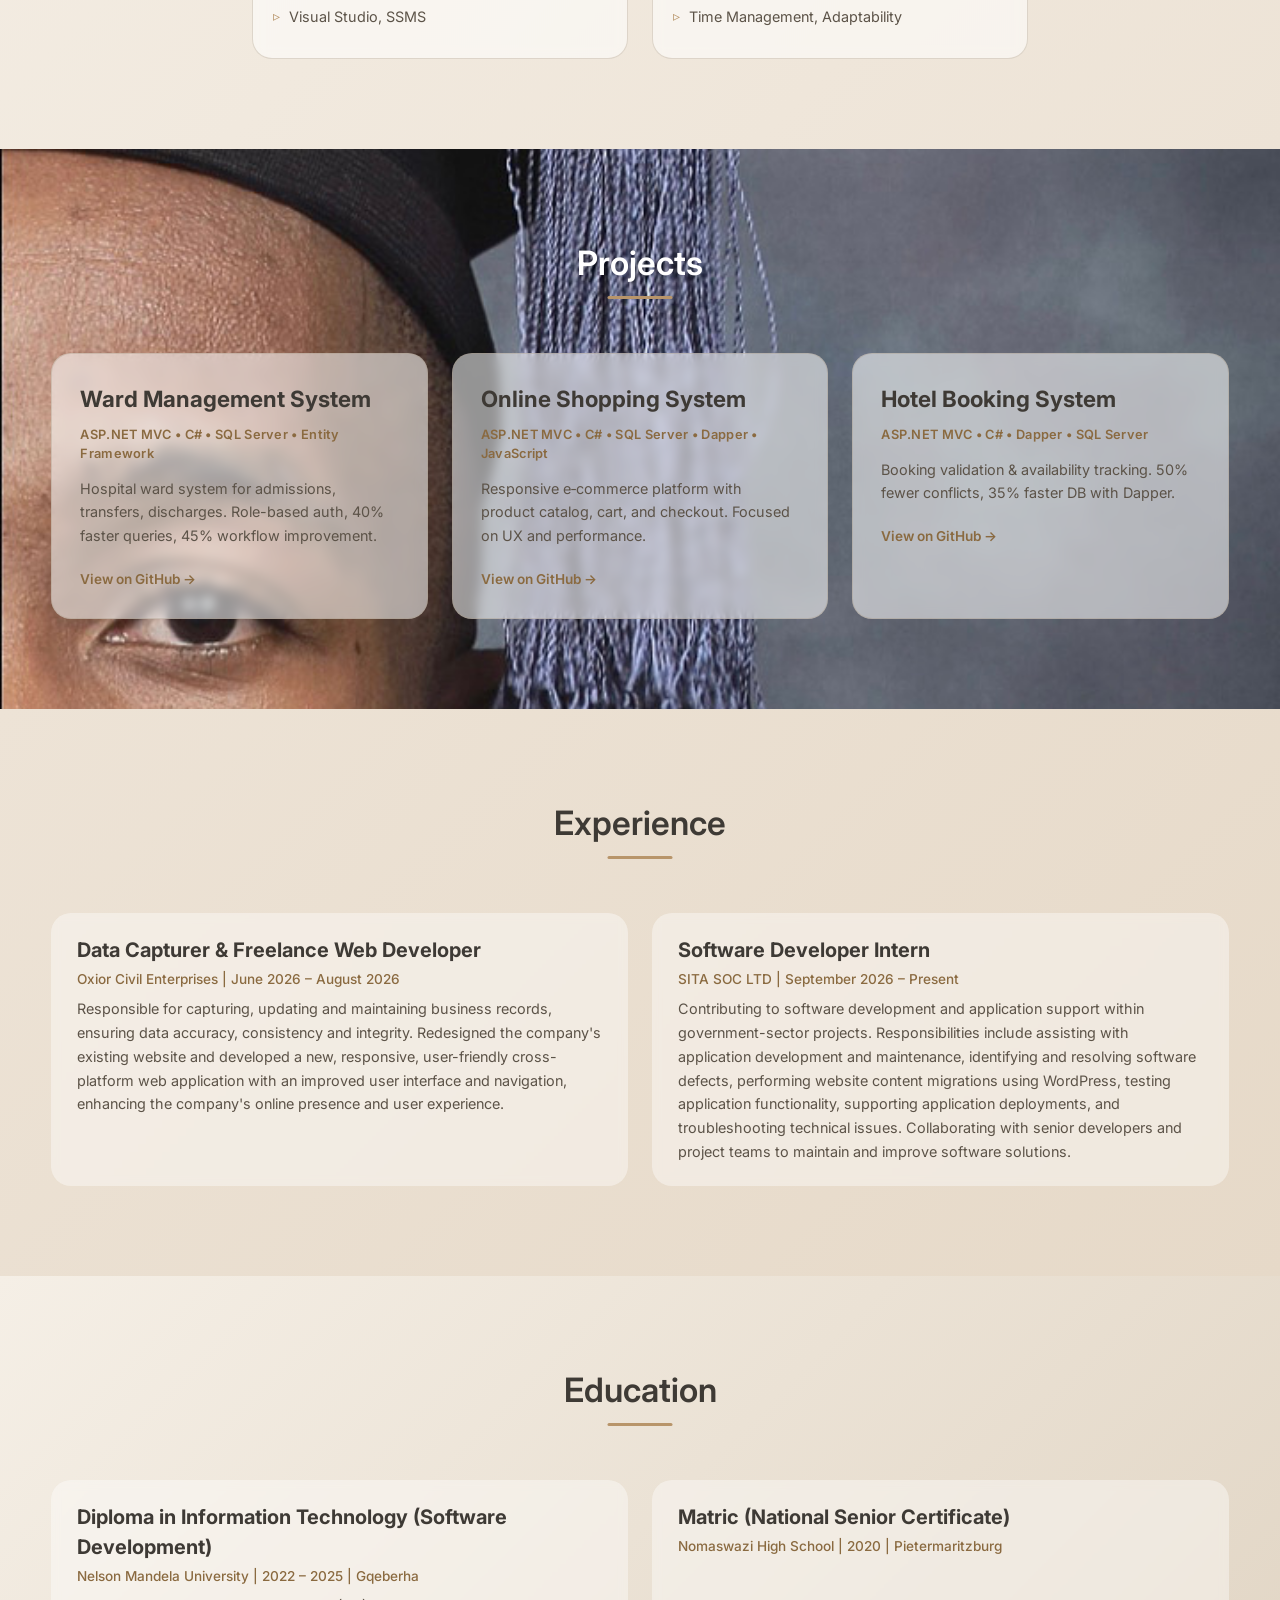
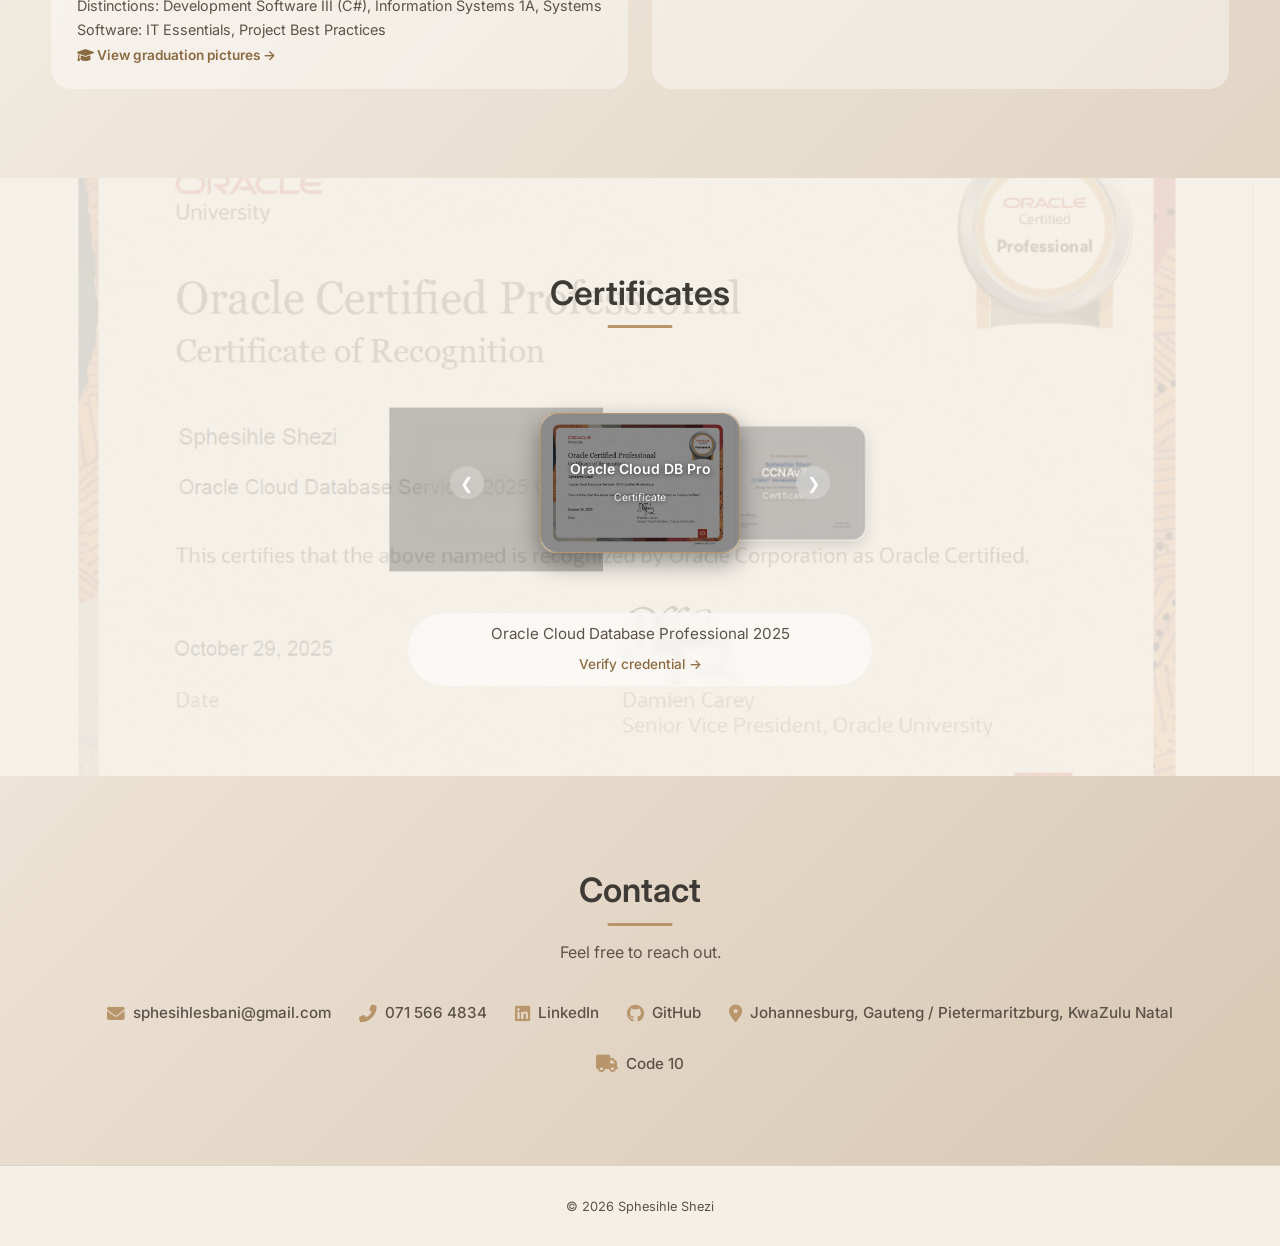
==== commit 66a30039: "Revise portfolio title and descriptions Updated portfolio details to reflect current role and skills" ====
--- a/index.html
+++ b/index.html
@@ -5,16 +5,16 @@
   <meta name="viewport" content="width=device-width, initial-scale=1.0, user-scalable=yes"/>
 
   <!-- ===== SEO & META TAGS ===== -->
-  <title>Sphesihle Shezi | Junior Software Developer Portfolio</title>
-  <meta name="description" content="Sphesihle Shezi – Junior Software Developer from South Africa. Diploma in IT (Software Development), ASP.NET MVC, C# and SQL Server projects, certifications, GitHub and LinkedIn." />
+  <title>Sphesihle Shezi | Software Developer Portfolio</title>
+  <meta name="description" content="Sphesihle Shezi – Software Developer from Pietermaritzburg. Diploma in IT (Software Development), Python, ASP.NET MVC, C# and SQL Server projects, certifications, GitHub and LinkedIn." />
   <meta name="robots" content="index, follow, max-image-preview:large" />
   <link rel="canonical" href="https://sphesihlesportfolio.vercel.app/" />
   <link rel="icon" href="/favicon.svg" type="image/svg+xml" />
 
   <!-- Open Graph / Social -->
   <meta property="og:type" content="profile" />
-  <meta property="og:title" content="Sphesihle Shezi | Junior Software Developer Portfolio" />
-  <meta property="og:description" content="Junior Software Developer from South Africa and Software Developer Intern at SITA SOC (Ltd). ASP.NET MVC, C#, SQL Server and WordPress. View experience, projects and certifications." />
+  <meta property="og:title" content="Sphesihle Shezi | Software Developer Portfolio" />
+  <meta property="og:description" content="Software Developer Intern at SITA SOC (Ltd). ASP.NET MVC, C#, SQL Server, MySQL, Oracle Cloud Databases and WordPress. View experience, projects and certifications." />
   <meta property="og:image" content="https://sphesihlesportfolio.vercel.app/images/High_DA30796-047.jpg" />
   <meta property="og:image:alt" content="Portrait of Sphesihle Shezi" />
   <meta property="og:url" content="https://sphesihlesportfolio.vercel.app/" />
@@ -25,8 +25,8 @@
 
   <!-- Twitter Card -->
   <meta name="twitter:card" content="summary_large_image" />
-  <meta name="twitter:title" content="Sphesihle Shezi | Junior Software Developer Portfolio" />
-  <meta name="twitter:description" content="Junior Software Developer from South Africa and Software Developer Intern at SITA SOC (Ltd). ASP.NET MVC, C#, SQL Server and WordPress." />
+  <meta name="twitter:title" content="Sphesihle Shezi | Software Developer Portfolio" />
+  <meta name="twitter:description" content="  Software Developer Intern at SITA SOC (Ltd). ASP.NET MVC, C#, SQL Server,MySQL , Oracle Databases and WordPress." />
   <meta name="twitter:image" content="https://sphesihlesportfolio.vercel.app/images/High_DA30796-047.jpg" />
   <meta name="twitter:image:alt" content="Portrait of Sphesihle Shezi" />
 
@@ -55,7 +55,7 @@
         "@id": "https://sphesihlesportfolio.vercel.app/#website",
         "url": "https://sphesihlesportfolio.vercel.app/",
         "name": "Sphesihle Shezi",
-        "description": "Portfolio of Sphesihle Shezi, Junior Software Developer from South Africa.",
+        "description": "Portfolio of Sphesihle Shezi, Software Developer from South Africa.",
         "inLanguage": "en-ZA",
         "publisher": { "@id": "https://sphesihlesportfolio.vercel.app/#person" }
       },
@@ -63,9 +63,9 @@
         "@type": "ProfilePage",
         "@id": "https://sphesihlesportfolio.vercel.app/#profilepage",
         "url": "https://sphesihlesportfolio.vercel.app/",
-        "name": "Sphesihle Shezi | Junior Software Developer Portfolio",
+        "name": "Sphesihle Shezi | Software Developer ",
         "inLanguage": "en-ZA",
-        "dateModified": "2026-10-27",
+        "dateModified": "2026-11-07T14:47:00+02:00",
         "isPartOf": { "@id": "https://sphesihlesportfolio.vercel.app/#website" },
         "mainEntity": { "@id": "https://sphesihlesportfolio.vercel.app/#person" }
       },
@@ -77,8 +77,8 @@
         "url": "https://sphesihlesportfolio.vercel.app/",
         "mainEntityOfPage": { "@id": "https://sphesihlesportfolio.vercel.app/#profilepage" },
         "image": "https://sphesihlesportfolio.vercel.app/images/High_DA30796-047.jpg",
-        "jobTitle": "Junior Software Developer",
-        "description": "Junior Software Developer from South Africa with a Diploma in Information Technology (Software Development) from Nelson Mandela University. Currently a Software Developer Intern at SITA SOC (Ltd).",
+        "jobTitle": " Software Developer",
+        "description": " Software Developer from South Africa with a Diploma in Information Technology (Software Development) from Nelson Mandela University. Currently a Software Developer Intern at SITA SOC (Ltd).",
         "address": {
           "@type": "PostalAddress",
           "addressLocality": "Pietermaritzburg",
@@ -148,7 +148,7 @@
     <div class="loader-content">
       <img class="loader-avatar" src="images/High_DA30796-047.jpg" alt=" " />
       <div class="loader-name">Sphesihle Shezi</div>
-      <div class="loader-role">Junior Software Developer</div>
+      <div class="loader-role"> Software Developer</div>
       <div class="loader-bar-track">
         <div class="loader-bar-fill"></div>
       </div>
@@ -179,7 +179,7 @@
     <div class="hero-left">
       <h2>Hey, I'm Sphesihle Shezi</h2>
       <div class="role" id="dynamicRole">Junior Software Developer</div>
-      <div class="stack" id="dynamicStack">ASP.NET MVC • C# • SQL Server • JavaScript • HTML/CSS • WordPress</div>
+      <div class="stack" id="dynamicStack">ASP.NET MVC • C# • SQL Server • JavaScript • HTML/CSS • Python • MySQL • Oracle Databases • WordPress</div>
       <p class="project-description" id="dynamicDescription">I build innovative, database-driven web applications with a focus on clean architecture and user experience. <b>
       See my projects below to explore my work and skills in action.
       </b></p>
@@ -196,7 +196,7 @@
   <section class="section" id="aboutSkills">
     <h2>About & Skills</h2>
     <div class="about-text">
-      Junior Software Developer holding a Diploma in Information Technology (Software Development) and hands-on experience building database-driven systems using SQL Server, C#, and ASP.NET.
+       Software Developer holding a Diploma in Information Technology (Software Development) and hands-on experience building database-driven systems using SQL Server, C#, and ASP.NET.
       Oracle Cloud Database Certified with a strong foundation in databases, scripting (Python, C#, JavaScript), and system logic. Eager to apply analytical thinking and problem-solving to server monitoring, infrastructure support, and IT operations.
     </div>
 
@@ -273,20 +273,38 @@
     <h2>Experience</h2>
     <div class="info-grid">
      
-  <!--     <article class="info-card">
-        <h3>Data Capturer & Freelance developer</h3>
-        <div class="meta">Oxior Civil Enterprises | June 2026 – August 2026</div>
-        <p><li>Capturing and maintaining business data accurately and on time, with attention to detail and data integrity. 
+ 
+    <article class="info-card">
+      <h3>Data Capturer & Freelance Web Developer</h3>
+      <div class="meta">Oxior Civil Enterprises | June 2026 – August 2026</div>
+      <p>
+        Responsible for capturing, updating and maintaining business records,
+        ensuring data accuracy, consistency and integrity. Redesigned the
+        company's existing website and developed a new, responsive,
+        user-friendly cross-platform web application with an improved user
+        interface and navigation, enhancing the company's online presence
+        and user experience.
+      </p>
+    </article>
+
        
-         <br><li> Desgined and built a user friendly cross-platform web application for Oxior Civil Enterprises Pty ltd
-      </article> -->
-       <article class="info-card">
-        <h3>Software Developer Intern</h3>
-        <div class="meta">SITA SOC LTD | September 2026 – Present</div>
-        <p>Engaged with Senior developers & Team members to provide IT solutions to the government sector.</p>
-      </article>
-    </div>
-  </section>
+  <article class="info-card">
+    <h3>Software Developer Intern</h3>
+    <div class="meta">SITA SOC LTD | September 2026 – Present</div>
+    <p>
+      Contributing to software development and application support within
+      government-sector projects. Responsibilities include assisting with
+      application development and maintenance, identifying and resolving
+      software defects, performing website content migrations using
+      WordPress, testing application functionality, supporting application
+      deployments, and troubleshooting technical issues. Collaborating
+      with senior developers and project teams to maintain and improve
+      software solutions.
+    </p>
+  </article>
+  </div>
+  </section>
+
 
   <!-- EDUCATION SECTION -->
   <section class="section" id="education">
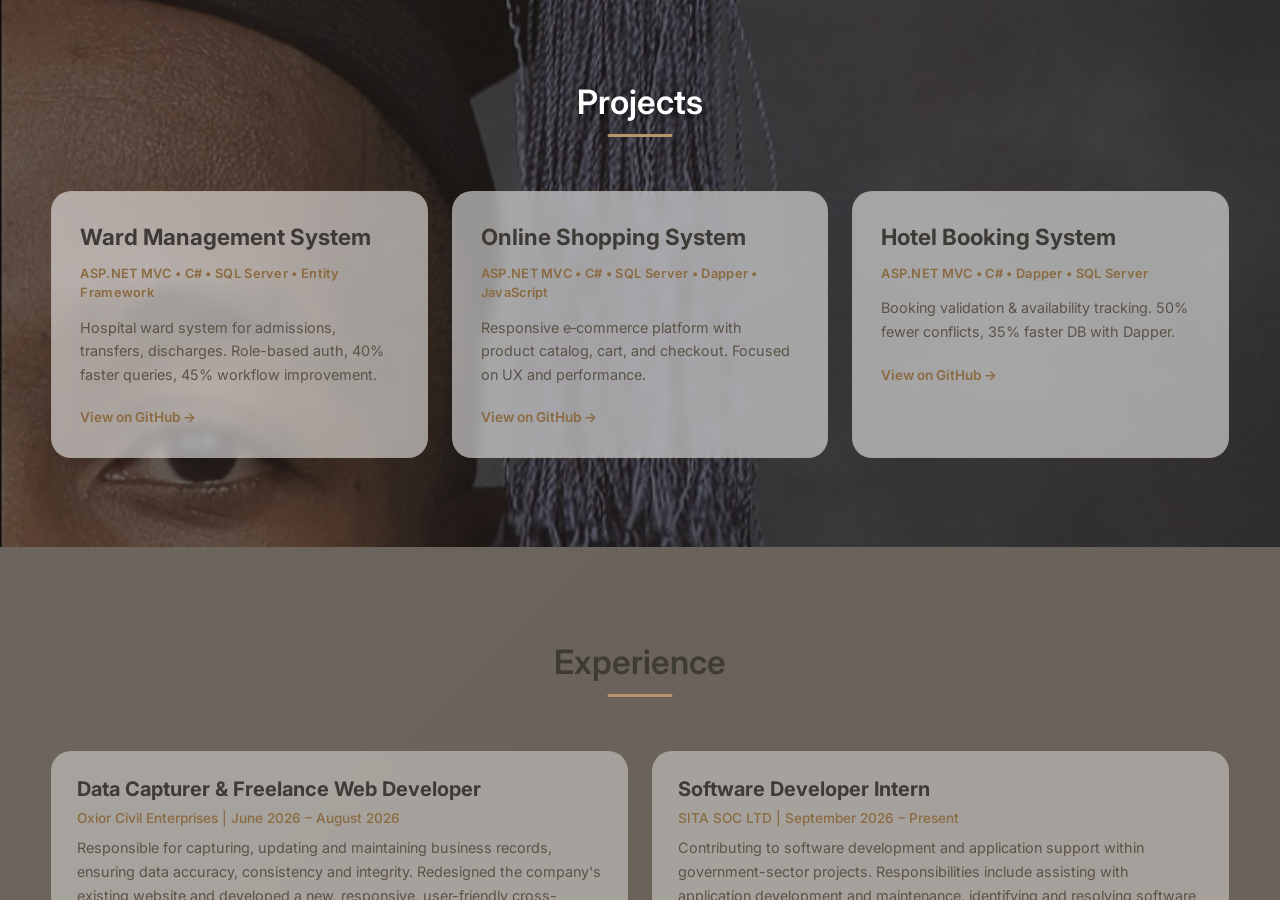
==== commit 331ca6fc: "Revamp intro loader with new MacBook design Updated the intro loader section with a new design that " ====
--- a/index.html
+++ b/index.html
@@ -143,17 +143,112 @@
 </head>
 <body class="loading">
 
-  <!-- ===== INTRO LOADER ===== -->
+ 
+<!-- ===== INTRO LOADER ===== -->
   <div id="intro-loader" role="presentation" aria-hidden="true">
-    <div class="loader-content">
-      <img class="loader-avatar" src="images/High_DA30796-047.jpg" alt=" " />
-      <div class="loader-name">Sphesihle Shezi</div>
-      <div class="loader-role"> Software Developer</div>
-      <div class="loader-bar-track">
-        <div class="loader-bar-fill"></div>
-      </div>
-    </div>
-  </div>
+
+    <div class="macbook">
+      <div class="inner">
+        <div class="screen">
+          <div class="face-one">
+            <div class="camera"></div>
+            <div class="display">
+              <div class="shade"></div>
+            </div>
+            <span>MacBook Air</span>
+          </div>
+        </div>
+        <div class="macbody">
+          <div class="face-one">
+            <div class="touchpad"></div>
+            <div class="keyboard">
+          <div class="key"></div>
+          <div class="key"></div>
+          <div class="key"></div>
+          <div class="key"></div>
+          <div class="key"></div>
+          <div class="key space"></div>
+          <div class="key"></div>
+          <div class="key"></div>
+          <div class="key"></div>
+          <div class="key"></div>
+          <div class="key"></div>
+          <div class="key"></div>
+          <div class="key"></div>
+          <div class="key"></div>
+          <div class="key"></div>
+          <div class="key"></div>
+          <div class="key"></div>
+          <div class="key"></div>
+          <div class="key"></div>
+          <div class="key"></div>
+          <div class="key"></div>
+          <div class="key"></div>
+          <div class="key"></div>
+          <div class="key"></div>
+          <div class="key"></div>
+          <div class="key"></div>
+          <div class="key"></div>
+          <div class="key"></div>
+          <div class="key"></div>
+          <div class="key"></div>
+          <div class="key"></div>
+          <div class="key"></div>
+          <div class="key"></div>
+          <div class="key"></div>
+          <div class="key"></div>
+          <div class="key"></div>
+          <div class="key"></div>
+          <div class="key"></div>
+          <div class="key"></div>
+          <div class="key"></div>
+          <div class="key"></div>
+          <div class="key"></div>
+          <div class="key"></div>
+          <div class="key"></div>
+          <div class="key"></div>
+          <div class="key"></div>
+          <div class="key"></div>
+          <div class="key"></div>
+          <div class="key"></div>
+          <div class="key"></div>
+          <div class="key"></div>
+          <div class="key"></div>
+          <div class="key"></div>
+          <div class="key"></div>
+          <div class="key"></div>
+          <div class="key"></div>
+          <div class="key"></div>
+          <div class="key"></div>
+          <div class="key"></div>
+          <div class="key f"></div>
+          <div class="key f"></div>
+          <div class="key f"></div>
+          <div class="key f"></div>
+          <div class="key f"></div>
+          <div class="key f"></div>
+          <div class="key f"></div>
+          <div class="key f"></div>
+          <div class="key f"></div>
+          <div class="key f"></div>
+          <div class="key f"></div>
+          <div class="key f"></div>
+          <div class="key f"></div>
+          <div class="key f"></div>
+          <div class="key f"></div>
+          <div class="key f"></div>
+            </div>
+          </div>
+          <div class="pad one"></div>
+          <div class="pad two"></div>
+          <div class="pad three"></div>
+          <div class="pad four"></div>
+        </div>
+      </div>
+      <div class="shadow"></div>
+    </div>
+
+    
 
   <!--  NAVIGATION -->
   <nav>
@@ -166,8 +261,8 @@
     <ul class="nav-links" id="navLinks">
       <li onclick="go('hero')">Home</li>
       <li onclick="go('aboutSkills')">About & Skills</li>
-      <li onclick="go('experience')">Experience</li>
       <li onclick="go('projects')">Projects</li>
+       <li onclick="go('experience')">Experience</li>
       <li onclick="go('education')">Education</li>
       <li onclick="go('certificates')">Certificates</li>
       <li onclick="go('contact')">Contact</li>
--- a/style.css
+++ b/style.css
@@ -774,3 +774,44 @@
     --card-offset: 9.8rem;
   }
 }
+
+
+/* Nav logo is now a link (was an <h1> wrapping an image) */
+nav .nav-brand { display: block; line-height: 0; }
+nav .nav-brand img {
+  display: block; width: 3.4rem; height: 4rem; object-fit: cover;
+  border: 2px solid var(--accent); transition: transform 0.2s;
+}
+nav .nav-brand:hover img { transform: scale(1.05); }
+nav .nav-brand:focus-visible,
+nav ul li a:focus-visible { outline: 2px solid var(--accent); outline-offset: 3px; }
+@media (max-width: 700px) { nav .nav-brand img { width: 2.75rem; height: 3.25rem; } }
+
+/* Nav items are real links */
+nav ul li a { color: inherit; text-decoration: none; display: block; }
+
+/* Hero name is now the page's <h1> (same look as the old h2) */
+.hero-left h1 {
+  font-size: clamp(1.75rem, 1.1rem + 2.4vw, 3.25rem);
+  font-weight: 600; margin-bottom: 0.75rem; color: #fff; line-height: 1.2;
+}
+
+/* Quick facts (About) */
+.quick-facts {
+  max-width: 50rem; margin: 0 auto 2.5rem auto; text-align: left;
+  display: grid; grid-template-columns: max-content 1fr; gap: 0.5rem 1.25rem;
+  background: rgba(255,255,255,0.45); border: 1px solid rgba(168,152,128,0.35);
+  border-radius: 20px; padding: 1.25rem 1.5rem; font-size: 0.92rem; color: var(--text-light);
+}
+.quick-facts dt { font-weight: 700; color: var(--text-dark); }
+.quick-facts dd a, .cert-list a { color: var(--accent-text); font-weight: 600; text-decoration: none; border-bottom: 1px solid transparent; }
+.quick-facts dd a:hover, .cert-list a:hover { border-bottom-color: var(--accent); }
+@media (max-width: 600px) { .quick-facts { grid-template-columns: 1fr; gap: 0.15rem; } .quick-facts dd { margin-bottom: 0.6rem; } }
+
+/* Visible, crawlable certificate list */
+.cert-list {
+  list-style: none; max-width: 36rem; margin: 1.25rem auto 0 auto; text-align: left;
+  font-size: 0.92rem; color: var(--text-light);
+}
+.cert-list li { padding: 0.35rem 0 0.35rem 1rem; position: relative; }
+.cert-list li::before { content: "▹"; color: var(--accent); position: absolute; left: 0; }
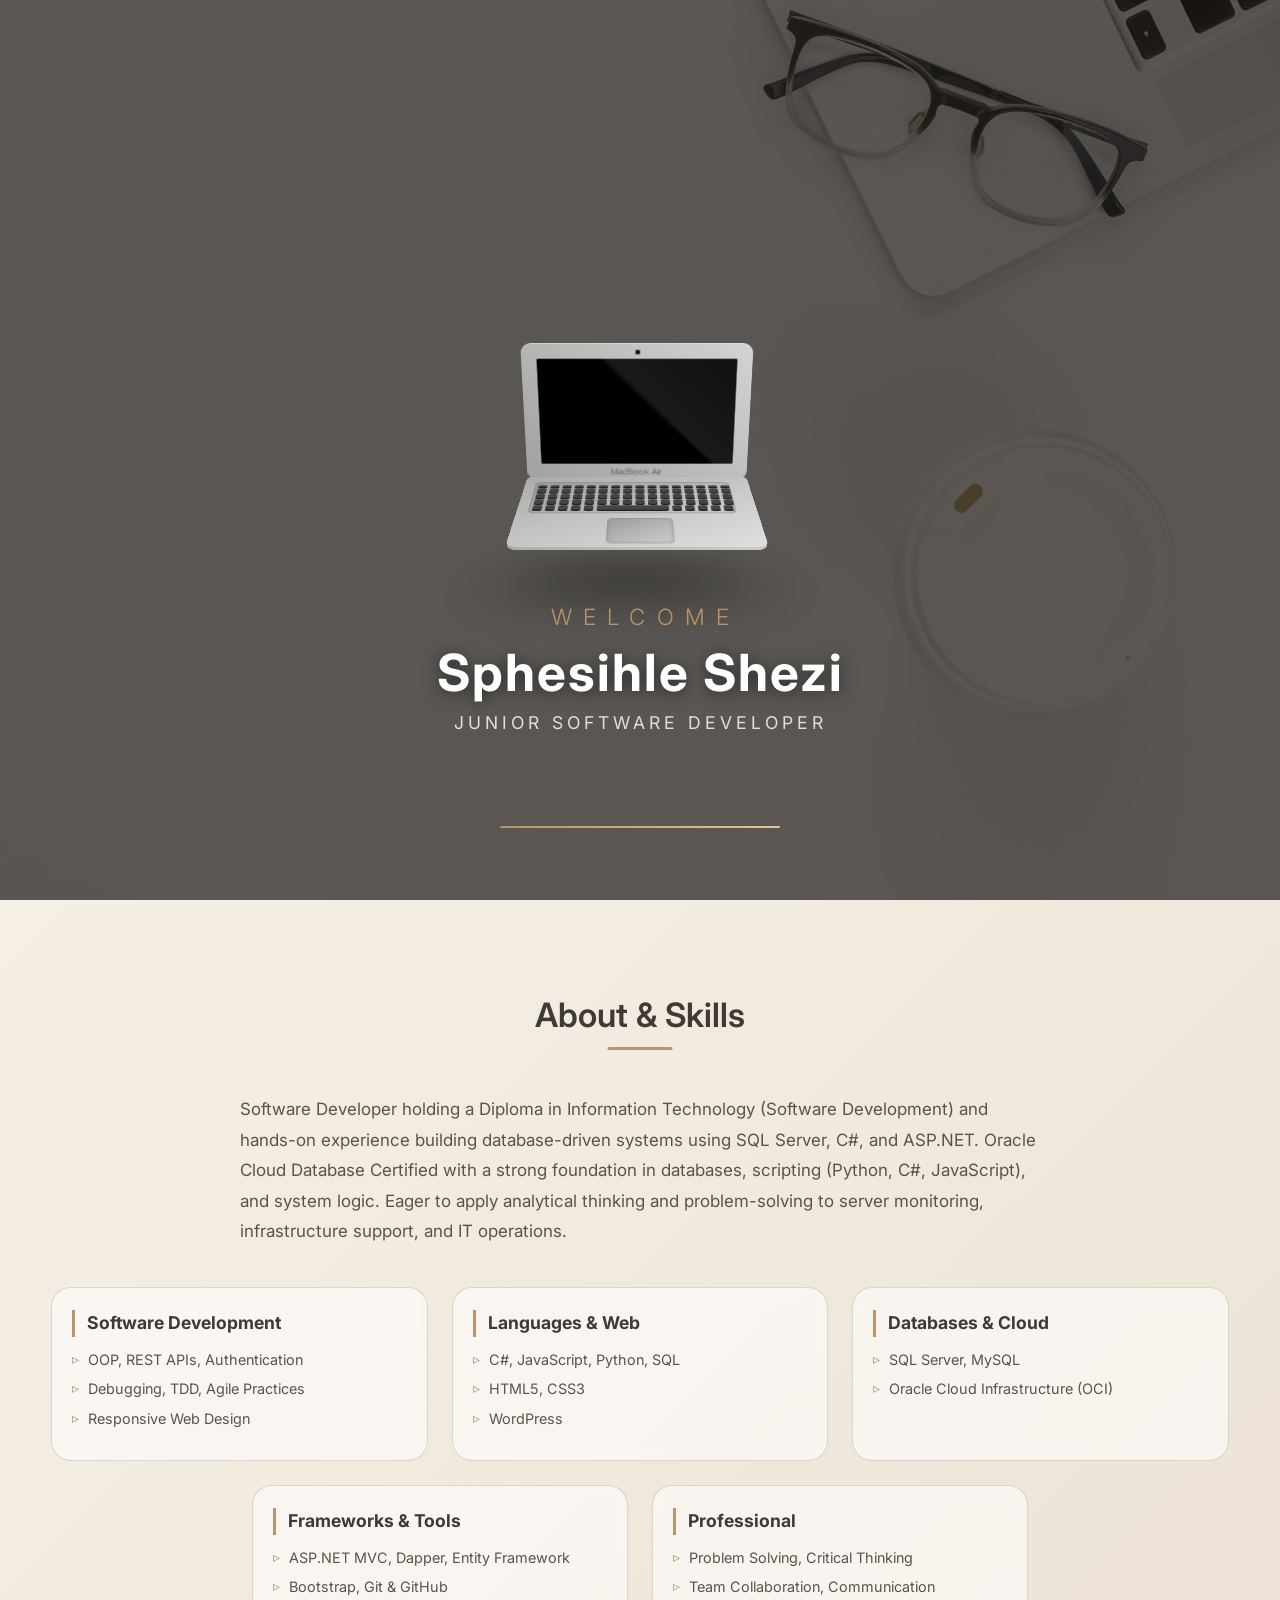
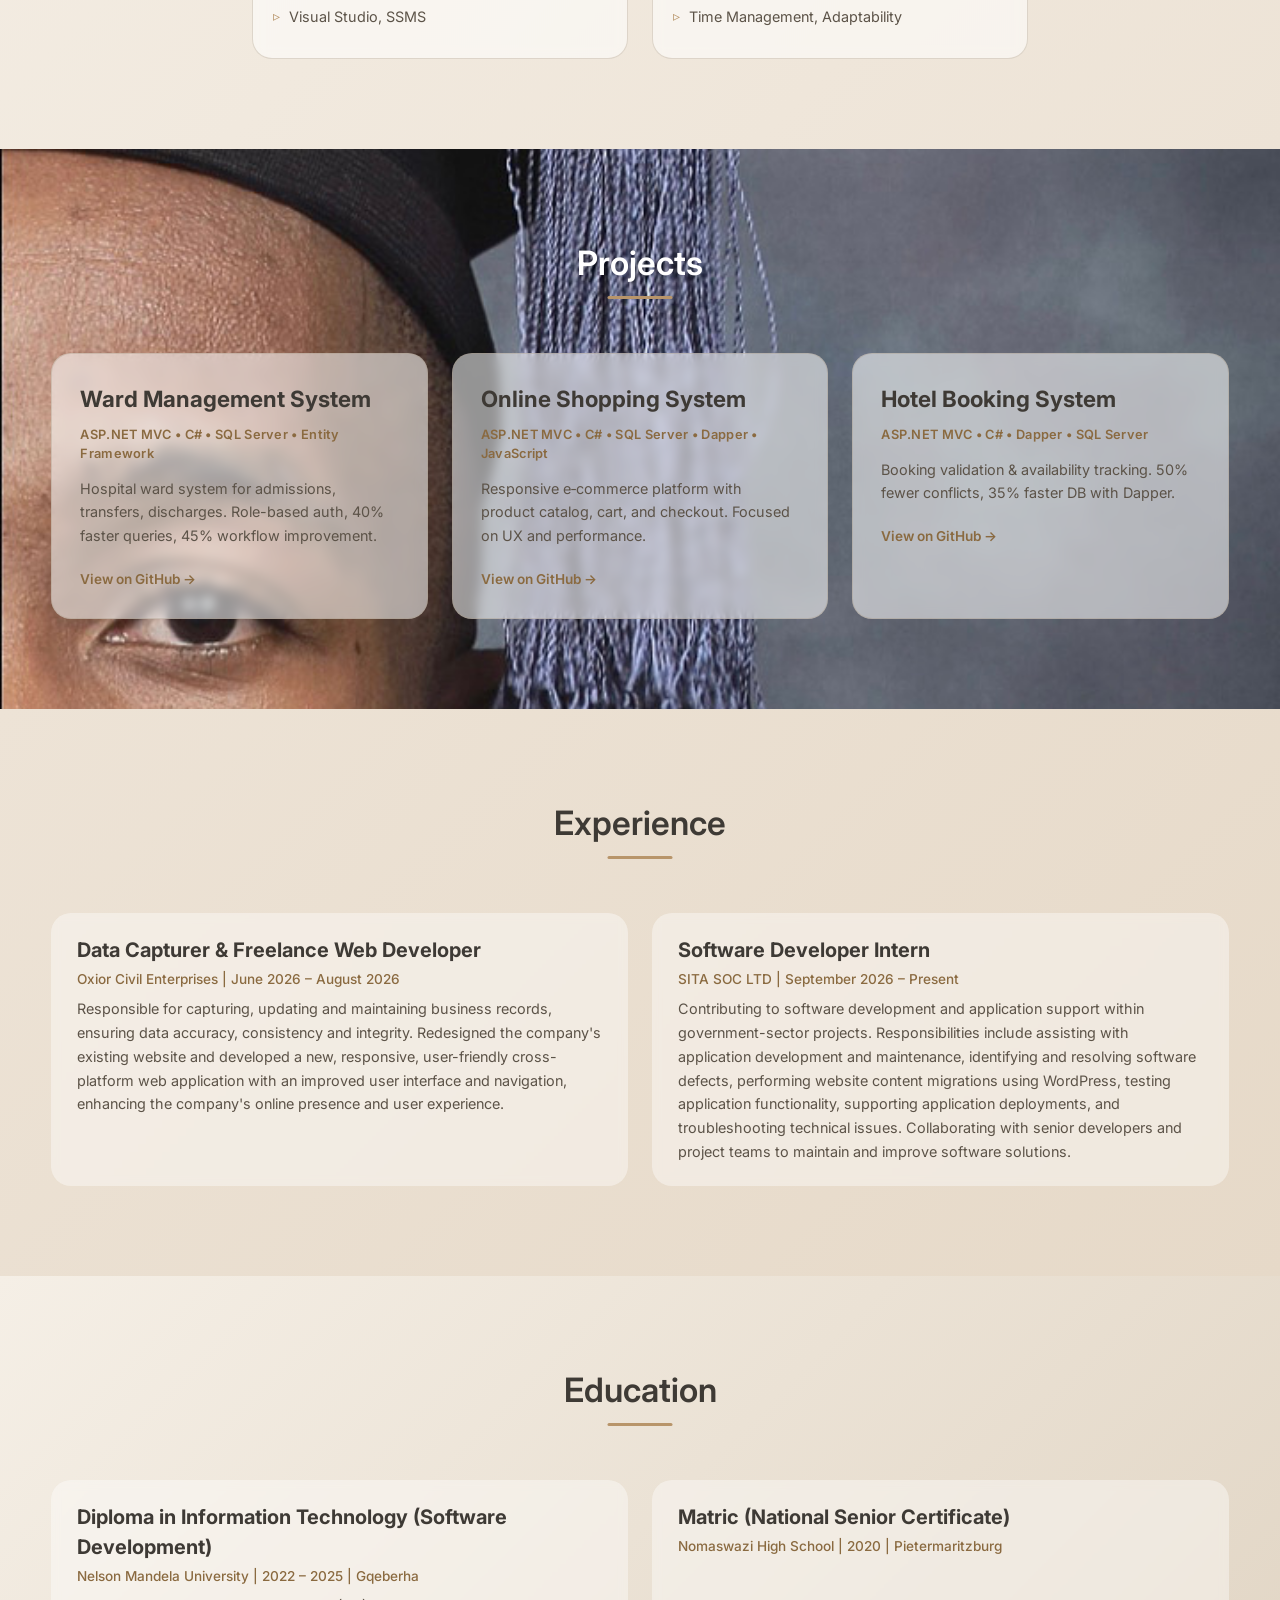
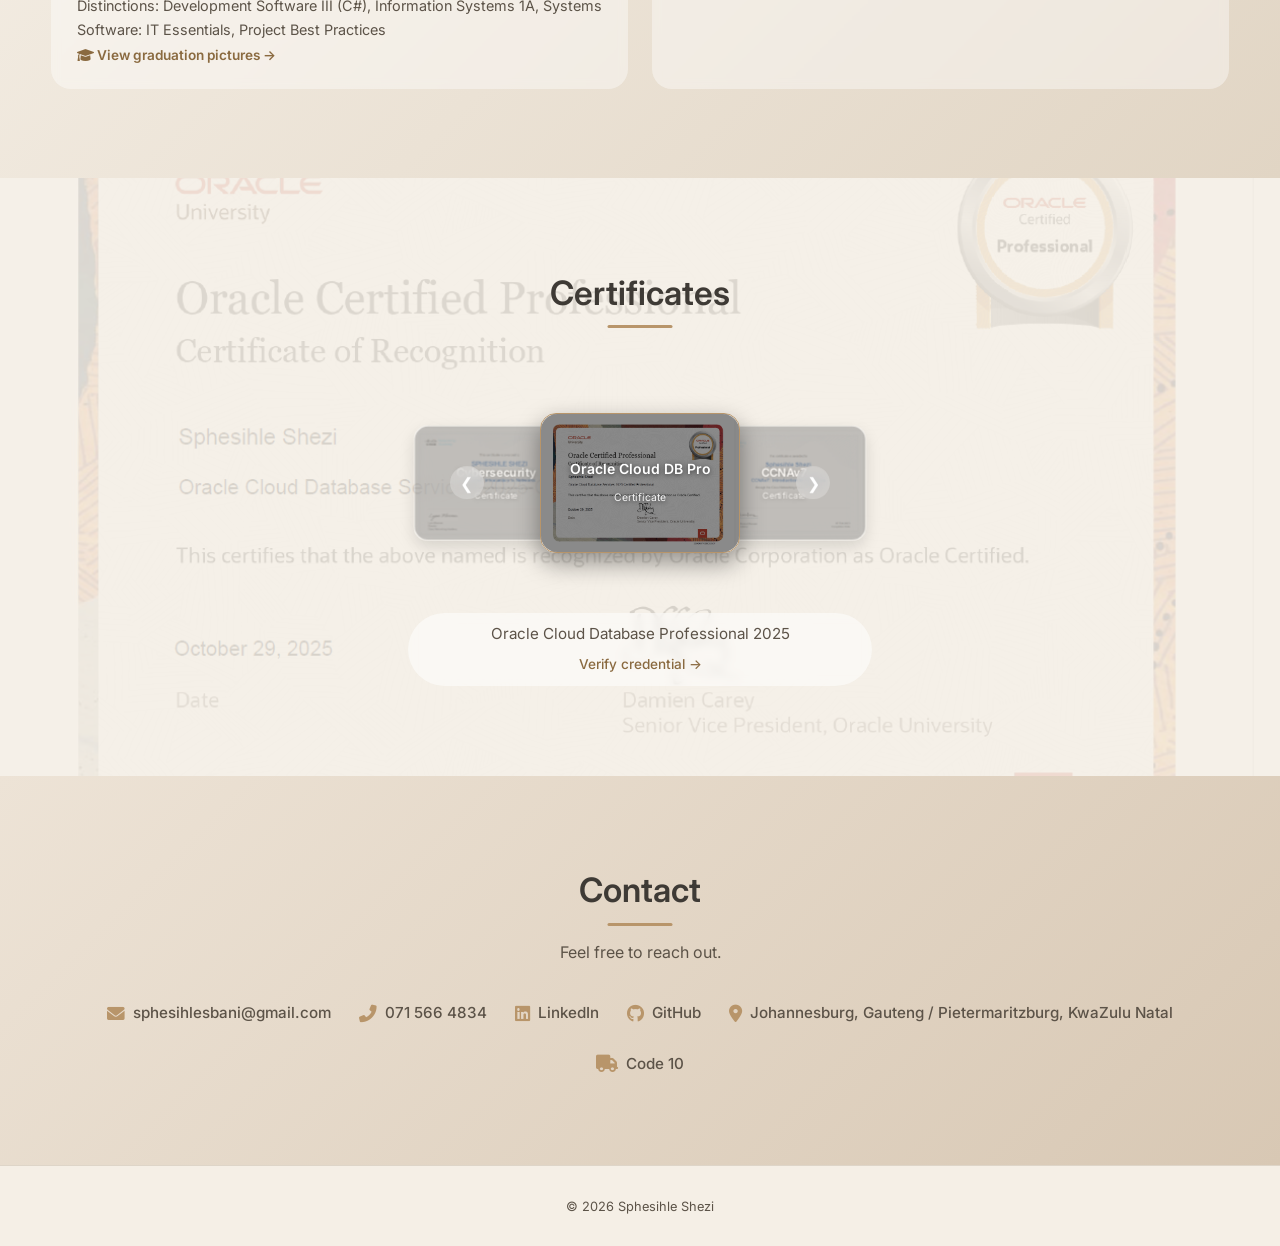
==== commit 5d9a1c9d: "Add loader section with welcome message and role" ====
--- a/index.html
+++ b/index.html
@@ -245,9 +245,23 @@
           <div class="pad four"></div>
         </div>
       </div>
+   
       <div class="shadow"></div>
     </div>
 
+    <div class="loader-text">
+      <div class="loader-welcome" id="loaderWelcome">Welcome</div>
+      <div class="loader-name">Sphesihle Shezi</div>
+      <div class="loader-role">Junior Software Developer</div>
+    </div>
+
+    <div class="loader-bar-track">
+      <div class="loader-bar-fill"></div>
+    </div>
+  </div>
+  <!-- ===== END INTRO LOADER ===== -->
+
+  <!--  NAVIGATION -->
     
 
   <!--  NAVIGATION -->
--- a/loader.css
+++ b/loader.css
@@ -1,8 +1,11 @@
-
-
 /* Prevent scroll during loader */
 body.loading {
   overflow: hidden;
+}
+
+/* Spin duration: change this one value to speed up / slow down the laptop */
+#intro-loader {
+  --spin: 5s;
 }
 
 /* The full-screen loader overlay */
@@ -13,10 +16,7 @@
   background-image: url('images/Background.jpg');
   background-size: cover;
   background-position: center;
-  display: flex;
-  flex-direction: column;
-  align-items: center;
-  justify-content: center;
+  overflow: hidden;
   will-change: transform, opacity;
 }
 
@@ -25,44 +25,37 @@
   content: '';
   position: absolute;
   inset: 0;
-  background: rgba(30, 25, 20, 0.62);
+  background: rgba(30, 25, 20, 0.72);
   z-index: 0;
 }
 
-/* Loader content container */
-.loader-content {
-  position: relative;
+/* ---- TEXT UNDER THE LAPTOP ---- */
+.loader-text {
+  position: absolute;
   z-index: 1;
+  left: 0;
+  right: 0;
+  top: calc(50% + 150px);
   text-align: center;
   display: flex;
   flex-direction: column;
   align-items: center;
-  gap: 18px;
-  animation: loaderFadeIn 0.8s ease forwards;
-}
-
-@keyframes loaderFadeIn {
-  from { opacity: 0; transform: translateY(22px); }
-  to   { opacity: 1; transform: translateY(0); }
-}
-
-/* Profile photo ring */
-.loader-avatar {
-  width: 88px;
-  height: 88px;
-  border-radius: 50%;
-  object-fit: cover;
-  border: 3px solid var(--accent);
-  box-shadow: 0 0 0 6px rgba(184, 149, 106, 0.25), 0 0 28px rgba(184,149,106,0.35);
-  animation: avatarPulse 2s ease-in-out infinite;
-}
-
-@keyframes avatarPulse {
-  0%, 100% { box-shadow: 0 0 0 6px rgba(184, 149, 106, 0.25), 0 0 28px rgba(184,149,106,0.35); }
-  50%       { box-shadow: 0 0 0 10px rgba(184, 149, 106, 0.12), 0 0 45px rgba(184,149,106,0.5); }
-}
-
-/* Name heading */
+  gap: 10px;
+  padding: 0 16px;
+}
+
+.loader-welcome {
+  font-size: clamp(1rem, 3vw, 1.4rem);
+  font-weight: 300;
+  color: var(--accent);
+  letter-spacing: 0.5em;
+  text-transform: uppercase;
+  padding-left: 0.5em; /* balances the trailing letter-spacing so it stays centred */
+  opacity: 0;
+  transform: translateY(10px);
+  transition: opacity 0.9s ease, transform 0.9s ease;
+}
+
 .loader-name {
   font-size: clamp(1.8rem, 5vw, 3.2rem);
   font-weight: 700;
@@ -70,9 +63,11 @@
   letter-spacing: 2px;
   text-shadow: 0 2px 16px rgba(0,0,0,0.55);
   line-height: 1.1;
-}
-
-/* Subtitle */
+  opacity: 0;
+  transform: translateY(10px);
+  transition: opacity 0.9s ease 0.35s, transform 0.9s ease 0.35s;
+}
+
 .loader-role {
   font-size: clamp(0.85rem, 2vw, 1.1rem);
   font-weight: 400;
@@ -80,23 +75,30 @@
   letter-spacing: 4px;
   text-transform: uppercase;
   opacity: 0;
-  animation: fadeUp 0.7s ease 0.5s forwards;
-}
-
-@keyframes fadeUp {
-  from { opacity: 0; transform: translateY(10px); }
-  to   { opacity: 1; transform: translateY(0); }
-}
-
-/* Thin animated progress bar */
+  transform: translateY(10px);
+  transition: opacity 0.9s ease 0.7s, transform 0.9s ease 0.7s;
+}
+
+/* JS adds .show once the laptop has finished spinning */
+#intro-loader.show .loader-welcome,
+#intro-loader.show .loader-name,
+#intro-loader.show .loader-role {
+  opacity: 1;
+  transform: translateY(0);
+}
+
+/* ---- PROGRESS BAR (fills while the laptop spins) ---- */
 .loader-bar-track {
+  position: absolute;
+  z-index: 1;
+  left: 50%;
+  bottom: 8vh;
+  transform: translateX(-50%);
   width: min(280px, 75vw);
   height: 2px;
   background: rgba(255,255,255,0.18);
   border-radius: 99px;
   overflow: hidden;
-  opacity: 0;
-  animation: fadeUp 0.5s ease 0.9s forwards;
 }
 
 .loader-bar-fill {
@@ -104,7 +106,7 @@
   width: 0%;
   background: linear-gradient(90deg, var(--accent), #e0c49a);
   border-radius: 99px;
-  animation: barFill 2.2s cubic-bezier(0.4, 0, 0.2, 1) 1s forwards;
+  animation: barFill var(--spin) cubic-bezier(0.4, 0, 0.2, 1) forwards;
 }
 
 @keyframes barFill {
@@ -112,6 +114,270 @@
   60%  { width: 80%; }
   85%  { width: 92%; }
   100% { width: 100%; }
+}
+
+/* ---- MACBOOK (plays once) ---- */
+.macbook {
+  z-index: 1;
+  width: 150px;
+  height: 96px;
+  position: absolute;
+  left: 50%;
+  top: 50%;
+  margin: -85px 0 0 -78px;
+  perspective: 500px;
+  scale: 1.5; /* make the laptop bigger; set to 1 for original size */
+}
+
+.shadow {
+  position: absolute;
+  width: 60px;
+  height: 0px;
+  left: 40px;
+  top: 160px;
+  transform: rotateX(80deg) rotateY(0deg) rotateZ(0deg);
+  box-shadow: 0 0 60px 40px rgba(0,0,0,0.3);
+  animation: shadow var(--spin) ease 1 forwards;
+}
+
+.inner {
+  z-index: 20;
+  position: absolute;
+  width: 150px;
+  height: 96px;
+  left: 0;
+  top: 0;
+  transform-style: preserve-3d;
+  transform: rotateX(-20deg) rotateY(0deg) rotateZ(0deg);
+  animation: rotate var(--spin) ease 1 forwards;
+}
+
+.screen {
+  width: 150px;
+  height: 96px;
+  position: absolute;
+  left: 0;
+  bottom: 0;
+  border-radius: 7px;
+  background: #ddd;
+  transform-style: preserve-3d;
+  transform-origin: 50% 93px;
+  transform: rotateX(0deg) rotateY(0deg) rotateZ(0deg);
+  animation: lid-screen var(--spin) ease 1 forwards;
+  background-image: linear-gradient(45deg, rgba(0,0,0,0.34) 0%, rgba(0,0,0,0) 100%);
+  background-position: left bottom;
+  background-size: 300px 300px;
+  box-shadow: inset 0 3px 7px rgba(255,255,255,0.5);
+}
+
+.screen .face-one {
+  width: 150px;
+  height: 96px;
+  position: absolute;
+  left: 0;
+  bottom: 0;
+  border-radius: 7px;
+  background: #d3d3d3;
+  transform: translateZ(2px);
+  background-image: linear-gradient(45deg, rgba(0,0,0,0.24) 0%, rgba(0,0,0,0) 100%);
+}
+
+.screen .face-one .camera {
+  width: 3px;
+  height: 3px;
+  border-radius: 100%;
+  background: #000;
+  position: absolute;
+  left: 50%;
+  top: 4px;
+  margin-left: -1.5px;
+}
+
+.screen .face-one .display {
+  width: 130px;
+  height: 74px;
+  margin: 10px;
+  background-color: #000;
+  background-size: 100% 100%;
+  border-radius: 1px;
+  position: relative;
+  box-shadow: inset 0 0 2px rgba(0,0,0,1);
+}
+
+.screen .face-one .display .shade {
+  position: absolute;
+  left: 0;
+  top: 0;
+  width: 130px;
+  height: 74px;
+  background: linear-gradient(-135deg, rgba(255,255,255,0) 0%, rgba(255,255,255,0.1) 47%, rgba(255,255,255,0) 48%);
+  animation: screen-shade var(--spin) ease 1 forwards;
+  background-size: 300px 200px;
+  background-position: 0px 0px;
+}
+
+.screen .face-one span {
+  position: absolute;
+  top: 85px;
+  left: 57px;
+  font-size: 6px;
+  color: #666;
+}
+
+.macbody {
+  width: 150px;
+  height: 96px;
+  position: absolute;
+  left: 0;
+  bottom: 0;
+  border-radius: 7px;
+  background: #cbcbcb;
+  transform-style: preserve-3d;
+  transform-origin: 50% bottom;
+  transform: rotateX(-90deg);
+  animation: lid-macbody var(--spin) ease 1 forwards;
+  background-image: linear-gradient(45deg, rgba(0,0,0,0.24) 0%, rgba(0,0,0,0) 100%);
+}
+
+.macbody .face-one {
+  width: 150px;
+  height: 96px;
+  position: absolute;
+  left: 0;
+  bottom: 0;
+  border-radius: 7px;
+  transform-style: preserve-3d;
+  background: #dfdfdf;
+  animation: lid-keyboard-area var(--spin) ease 1 forwards;
+  transform: translateZ(-2px);
+  background-image: linear-gradient(30deg, rgba(0,0,0,0.24) 0%, rgba(0,0,0,0) 100%);
+}
+
+.macbody .touchpad {
+  width: 40px;
+  height: 31px;
+  position: absolute;
+  left: 50%;
+  top: 50%;
+  border-radius: 4px;
+  margin: -44px 0 0 -18px;
+  background: #cdcdcd;
+  background-image: linear-gradient(30deg, rgba(0,0,0,0.24) 0%, rgba(0,0,0,0) 100%);
+  box-shadow: inset 0 0 3px #888;
+}
+
+.macbody .keyboard {
+  width: 130px;
+  height: 45px;
+  position: absolute;
+  left: 7px;
+  top: 41px;
+  border-radius: 4px;
+  transform-style: preserve-3d;
+  background: #cdcdcd;
+  background-image: linear-gradient(30deg, rgba(0,0,0,0.24) 0%, rgba(0,0,0,0) 100%);
+  box-shadow: inset 0 0 3px #777;
+  padding: 0 0 0 2px;
+}
+
+.keyboard .key {
+  width: 6px;
+  height: 6px;
+  background: #444;
+  float: left;
+  margin: 1px;
+  transform: translateZ(-2px);
+  border-radius: 2px;
+  box-shadow: 0 -2px 0 #222;
+  animation: keys var(--spin) ease 1 forwards;
+}
+
+.key.space { width: 45px; }
+.key.f { height: 3px; }
+
+.macbody .pad {
+  width: 5px;
+  height: 5px;
+  background: #333;
+  border-radius: 100%;
+  position: absolute;
+}
+.pad.one   { left: 20px;  top: 20px; }
+.pad.two   { right: 20px; top: 20px; }
+.pad.three { right: 20px; bottom: 20px; }
+.pad.four  { left: 20px;  bottom: 20px; }
+
+@keyframes rotate {
+  0%   { transform: rotateX(-20deg) rotateY(0deg)   rotateZ(0deg); }
+  5%   { transform: rotateX(-20deg) rotateY(-20deg) rotateZ(0deg); }
+  20%  { transform: rotateX(30deg)  rotateY(200deg) rotateZ(0deg); }
+  25%  { transform: rotateX(-60deg) rotateY(150deg) rotateZ(0deg); }
+  60%  { transform: rotateX(-20deg) rotateY(130deg) rotateZ(0deg); }
+  65%  { transform: rotateX(-20deg) rotateY(120deg) rotateZ(0deg); }
+  80%  { transform: rotateX(-20deg) rotateY(375deg) rotateZ(0deg); }
+  85%  { transform: rotateX(-20deg) rotateY(357deg) rotateZ(0deg); }
+  87%  { transform: rotateX(-20deg) rotateY(360deg) rotateZ(0deg); }
+  100% { transform: rotateX(-20deg) rotateY(360deg) rotateZ(0deg); }
+}
+
+@keyframes lid-screen {
+  0%   { transform: rotateX(0deg);   background-position: left bottom; }
+  5%   { transform: rotateX(50deg);  background-position: left bottom; }
+  20%  { transform: rotateX(-90deg); background-position: -150px top; }
+  25%  { transform: rotateX(15deg);  background-position: left bottom; }
+  30%  { transform: rotateX(-5deg);  background-position: right top; }
+  38%  { transform: rotateX(5deg);   background-position: right top; }
+  48%  { transform: rotateX(0deg);   background-position: right top; }
+  90%  { transform: rotateX(0deg);   background-position: right top; }
+  100% { transform: rotateX(0deg);   background-position: right center; }
+}
+
+@keyframes lid-macbody {
+  0%, 50%, 100% { transform: rotateX(-90deg); }
+}
+
+@keyframes lid-keyboard-area {
+  0%   { background-color: #dfdfdf; }
+  50%  { background-color: #bbb; }
+  100% { background-color: #dfdfdf; }
+}
+
+@keyframes screen-shade {
+  0%   { background-position: -20px 0px; }
+  5%   { background-position: -40px 0px; }
+  20%  { background-position: 200px 0; }
+  50%  { background-position: -200px 0; }
+  80%  { background-position: 0px 0px; }
+  85%  { background-position: -30px 0; }
+  90%  { background-position: -20px 0; }
+  100% { background-position: -20px 0px; }
+}
+
+@keyframes keys {
+  0%   { box-shadow: 0 -2px 0 #222; }
+  5%   { box-shadow: 1px -1px 0 #222; }
+  20%  { box-shadow: -1px 1px 0 #222; }
+  25%  { box-shadow: -1px 1px 0 #222; }
+  60%  { box-shadow: -1px 1px 0 #222; }
+  80%  { box-shadow: 0 -2px 0 #222; }
+  85%  { box-shadow: 0 -2px 0 #222; }
+  87%  { box-shadow: 0 -2px 0 #222; }
+  100% { box-shadow: 0 -2px 0 #222; }
+}
+
+@keyframes shadow {
+  0%   { transform: rotateX(80deg) rotateY(0deg)   rotateZ(0deg);   box-shadow: 0 0 60px 40px rgba(0,0,0,0.3); }
+  5%   { transform: rotateX(80deg) rotateY(10deg)  rotateZ(0deg);   box-shadow: 0 0 60px 40px rgba(0,0,0,0.3); }
+  20%  { transform: rotateX(30deg) rotateY(-20deg) rotateZ(-20deg); box-shadow: 0 0 50px 30px rgba(0,0,0,0.3); }
+  25%  { transform: rotateX(80deg) rotateY(-20deg) rotateZ(50deg);  box-shadow: 0 0 35px 15px rgba(0,0,0,0.1); }
+  60%  { transform: rotateX(80deg) rotateY(0deg)   rotateZ(-50deg) translateX(30px); box-shadow: 0 0 60px 40px rgba(0,0,0,0.3); }
+  100% { box-shadow: 0 0 60px 40px rgba(0,0,0,0.3); }
+}
+
+/* Small screens: keep the laptop and text from colliding */
+@media (max-width: 480px) {
+  .macbook { scale: 1.2; }
+  .loader-text { top: calc(50% + 120px); }
 }
 
 /* ---- EXIT ANIMATIONS ---- */
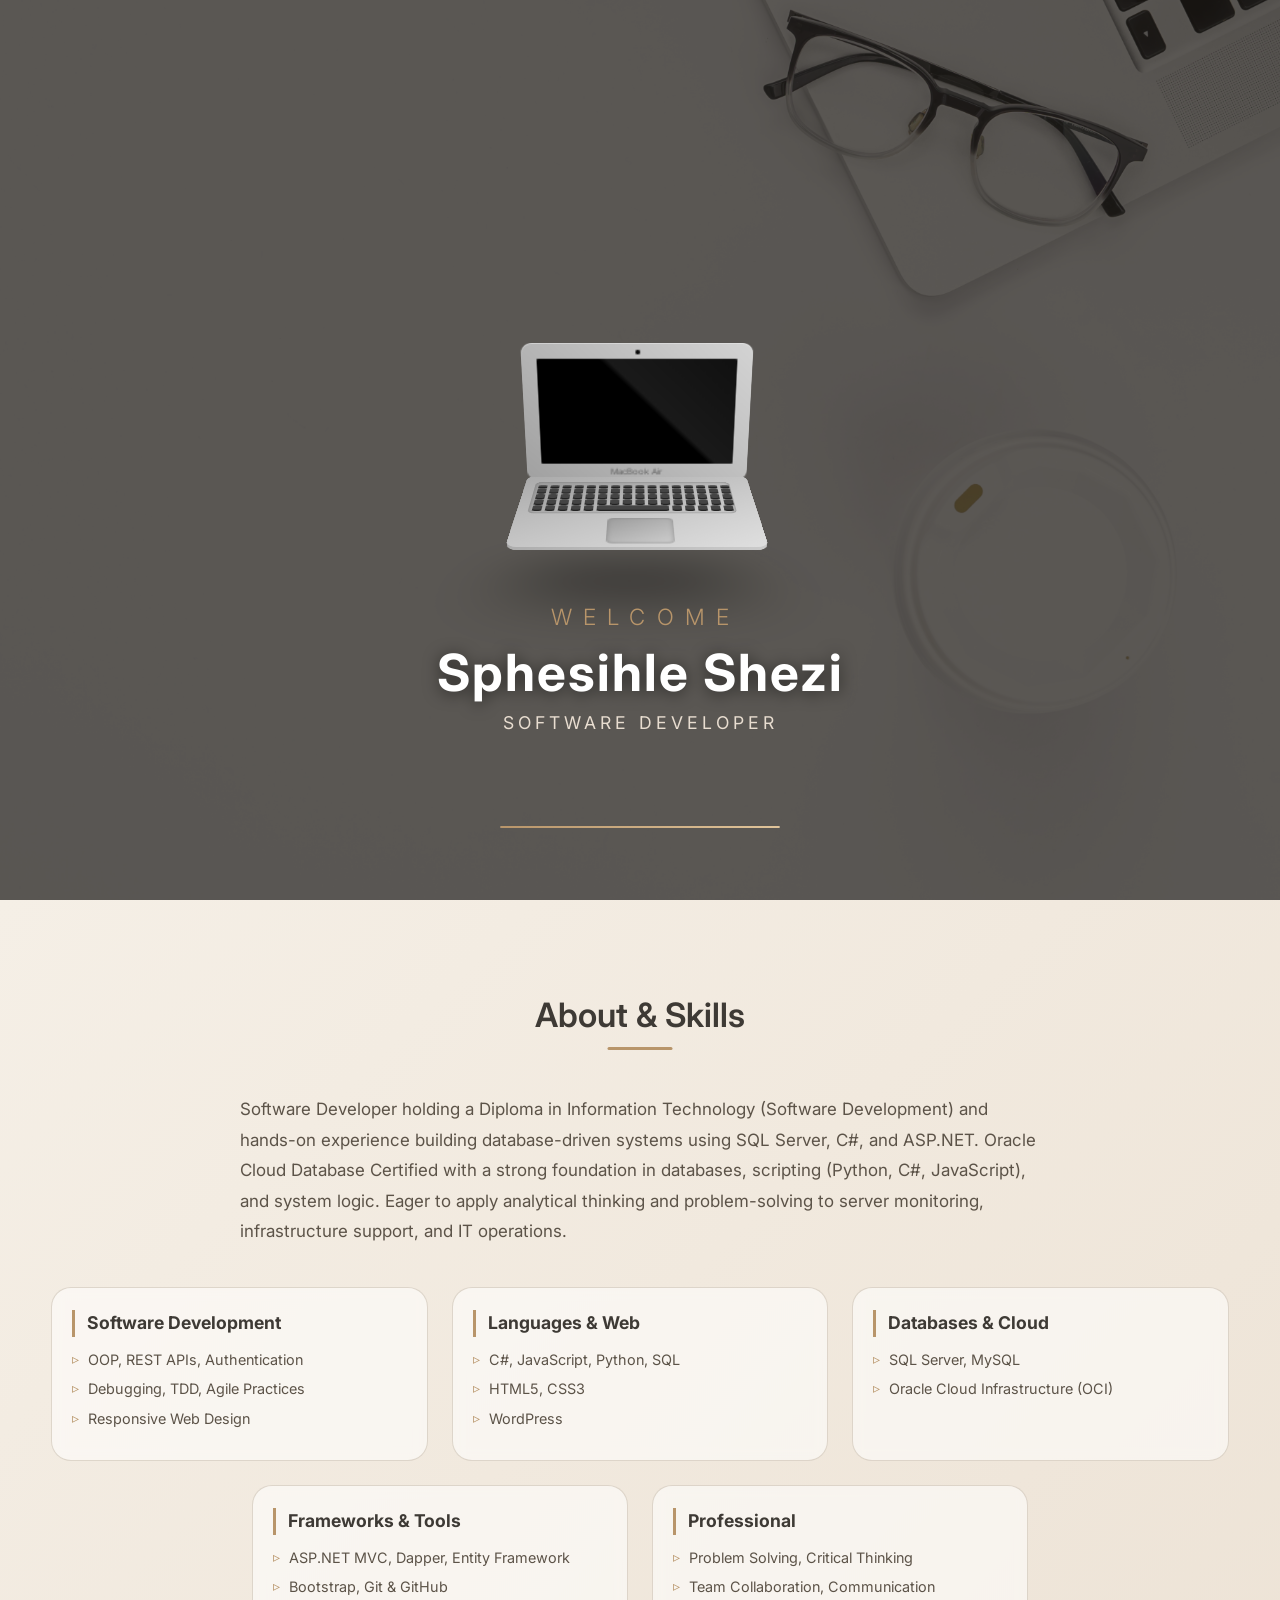
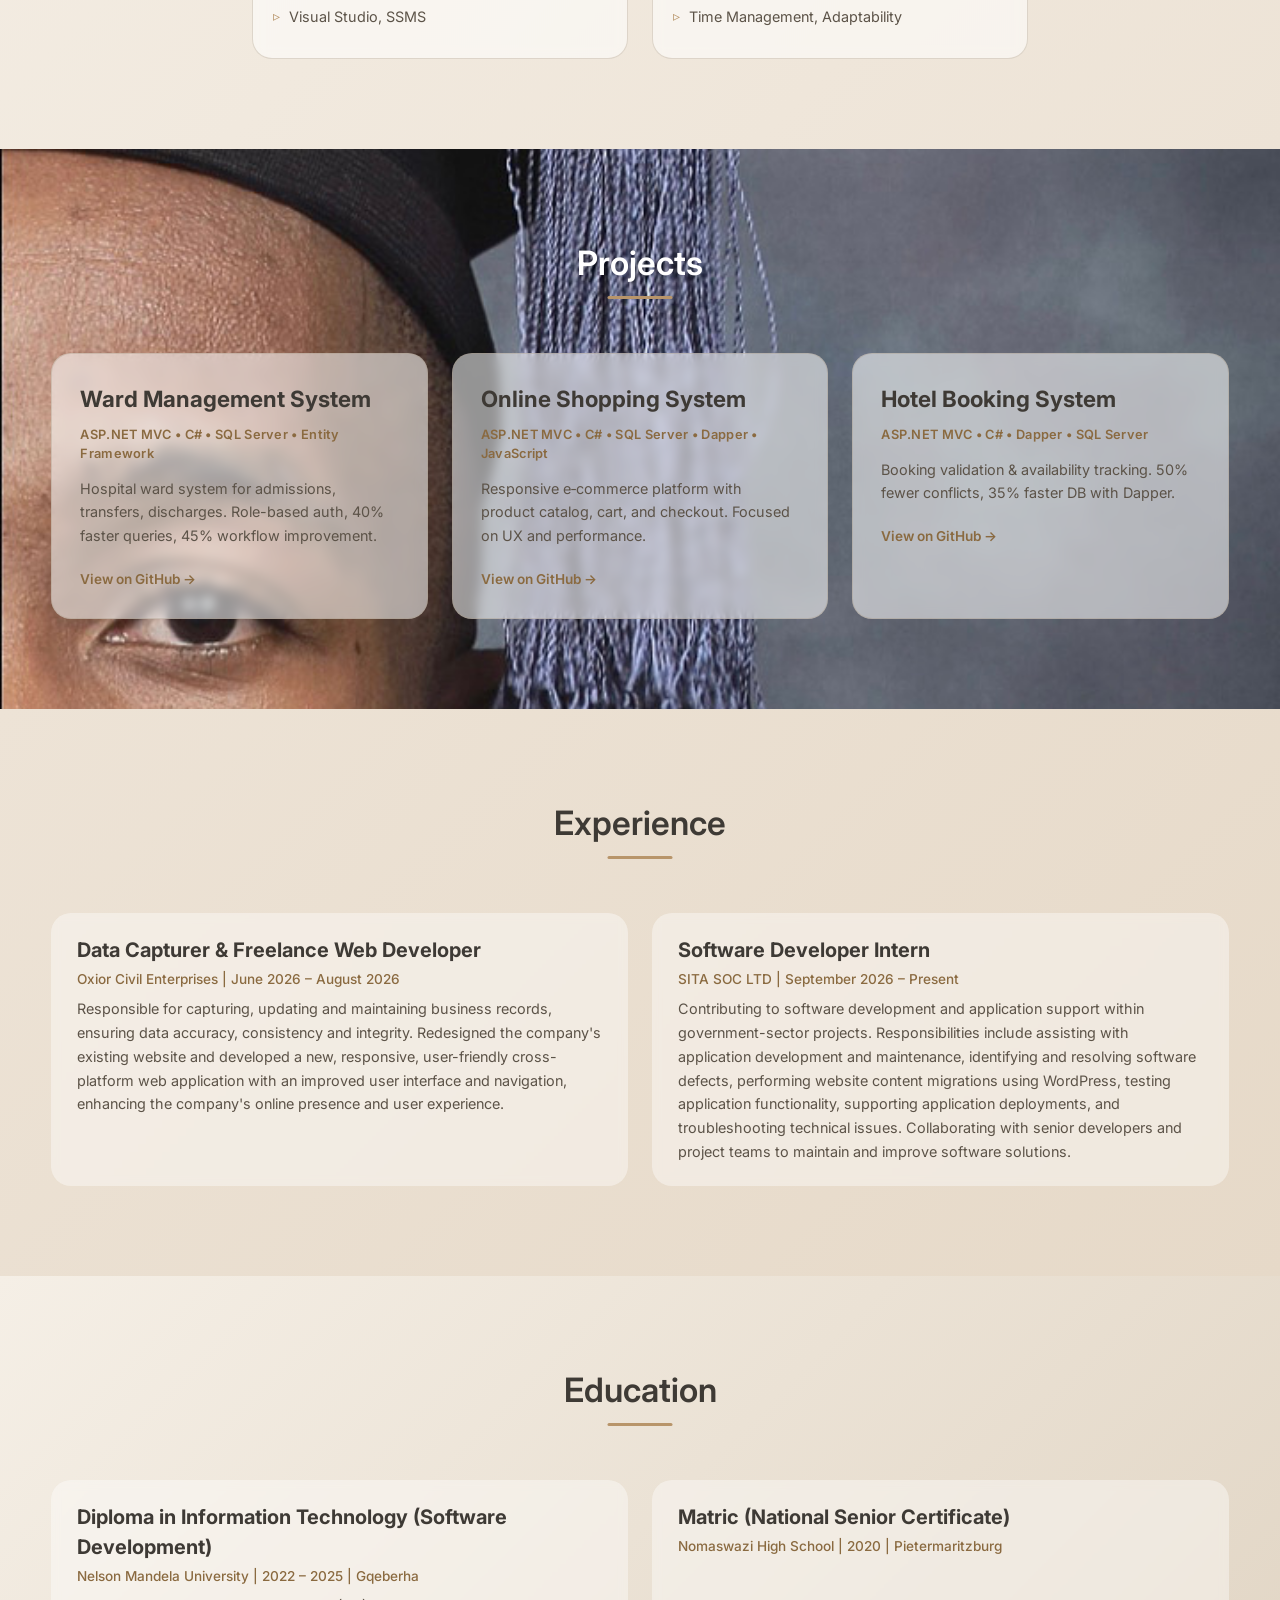
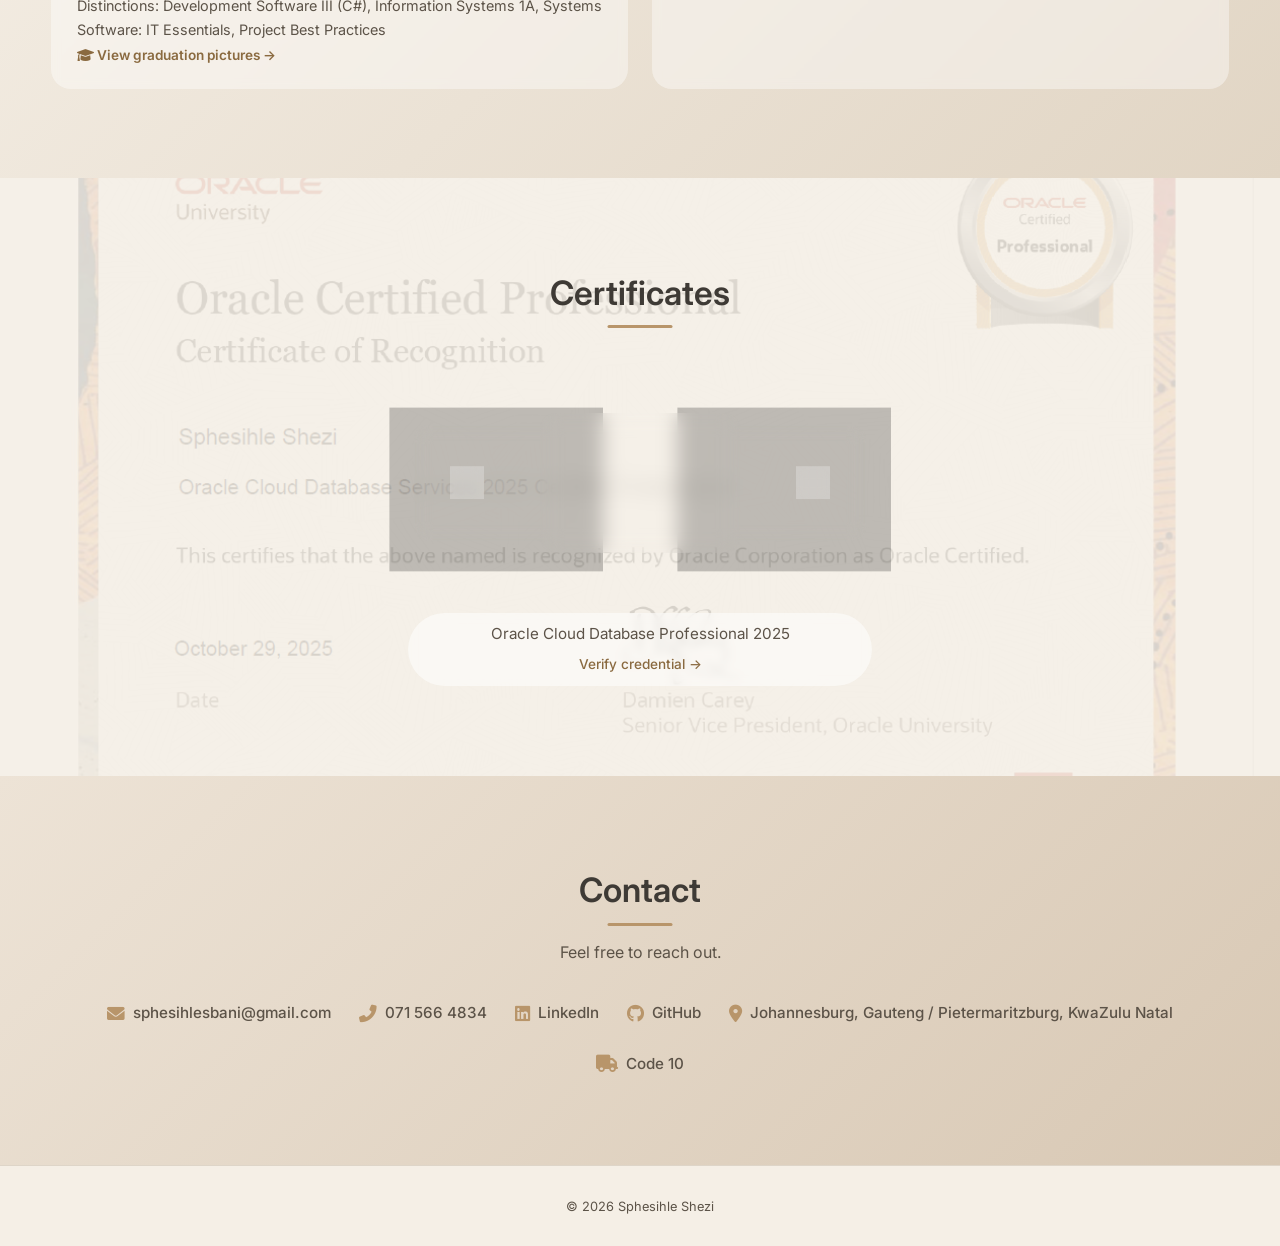
==== commit 588e1475: "Update role from 'Junior Software Developer' to 'Software Developer'" ====
--- a/index.html
+++ b/index.html
@@ -252,7 +252,7 @@
     <div class="loader-text">
       <div class="loader-welcome" id="loaderWelcome">Welcome</div>
       <div class="loader-name">Sphesihle Shezi</div>
-      <div class="loader-role">Junior Software Developer</div>
+      <div class="loader-role"> Software Developer</div>
     </div>
 
     <div class="loader-bar-track">
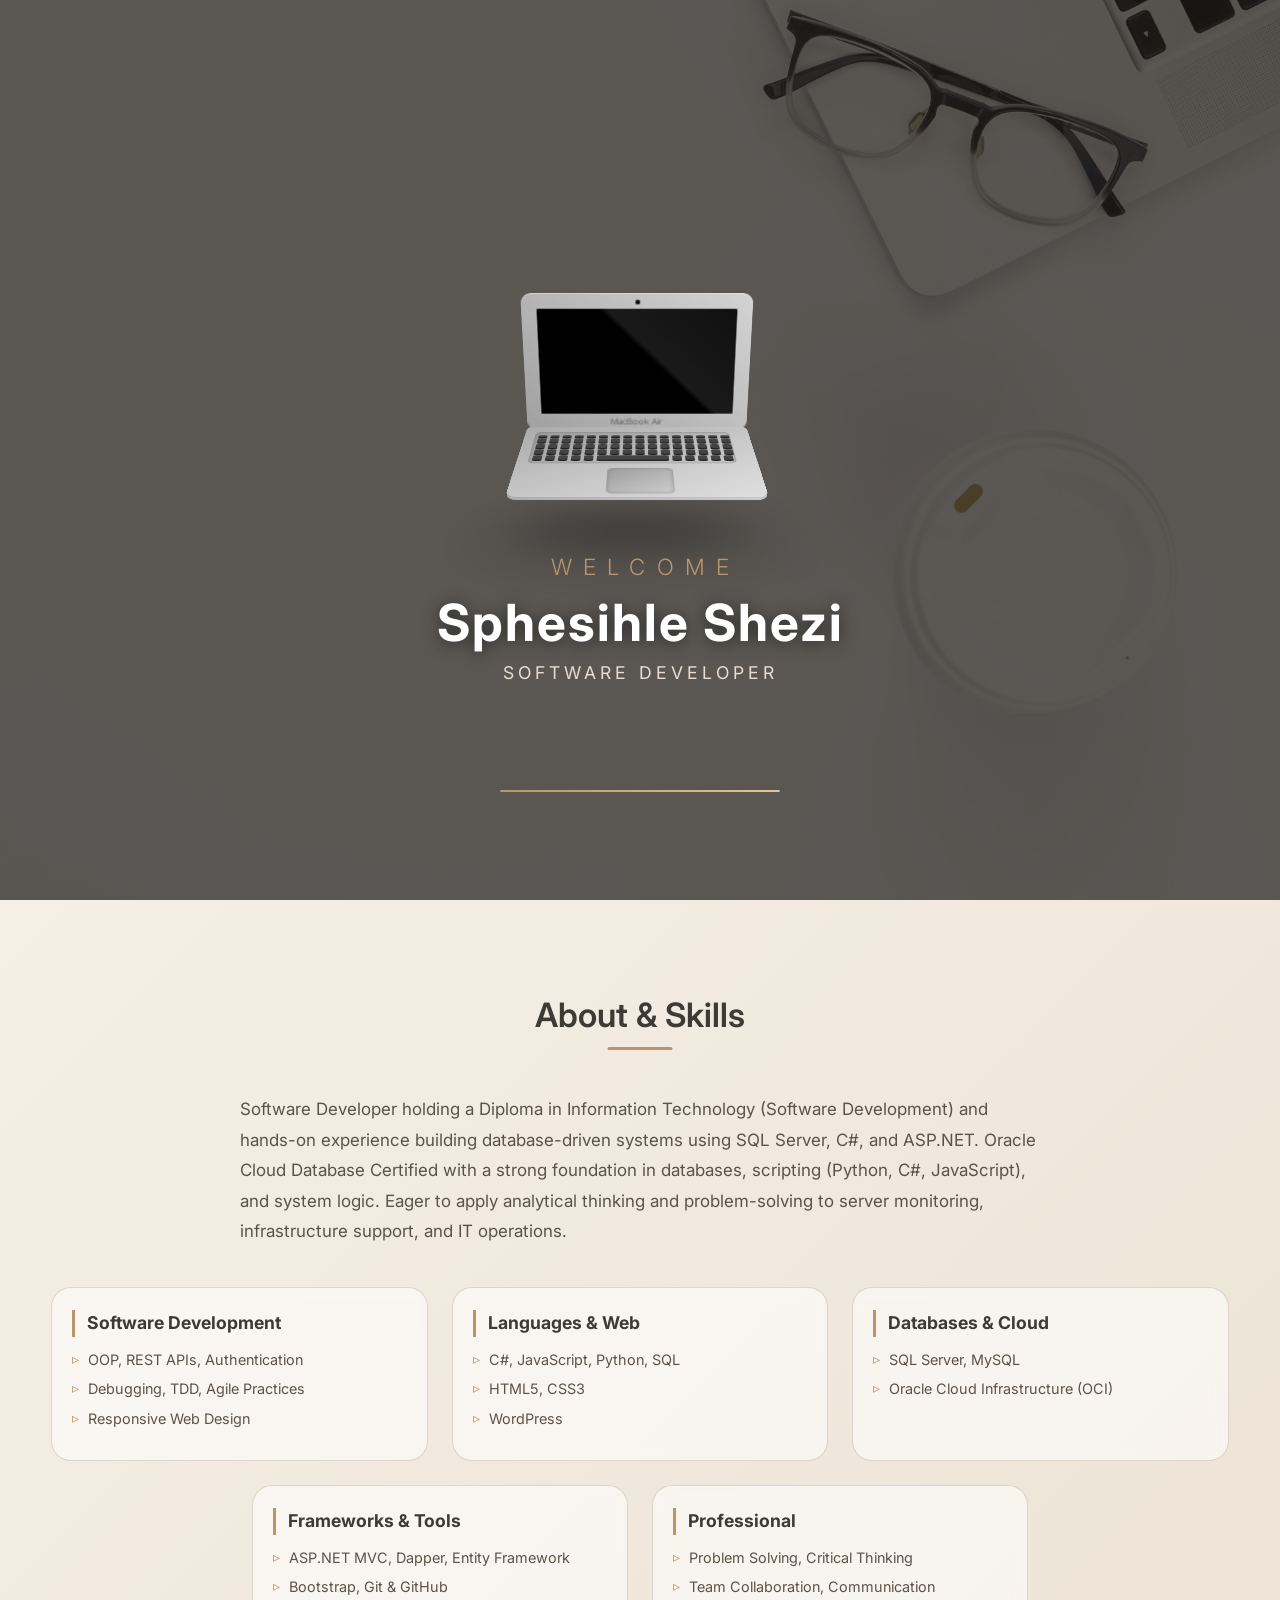
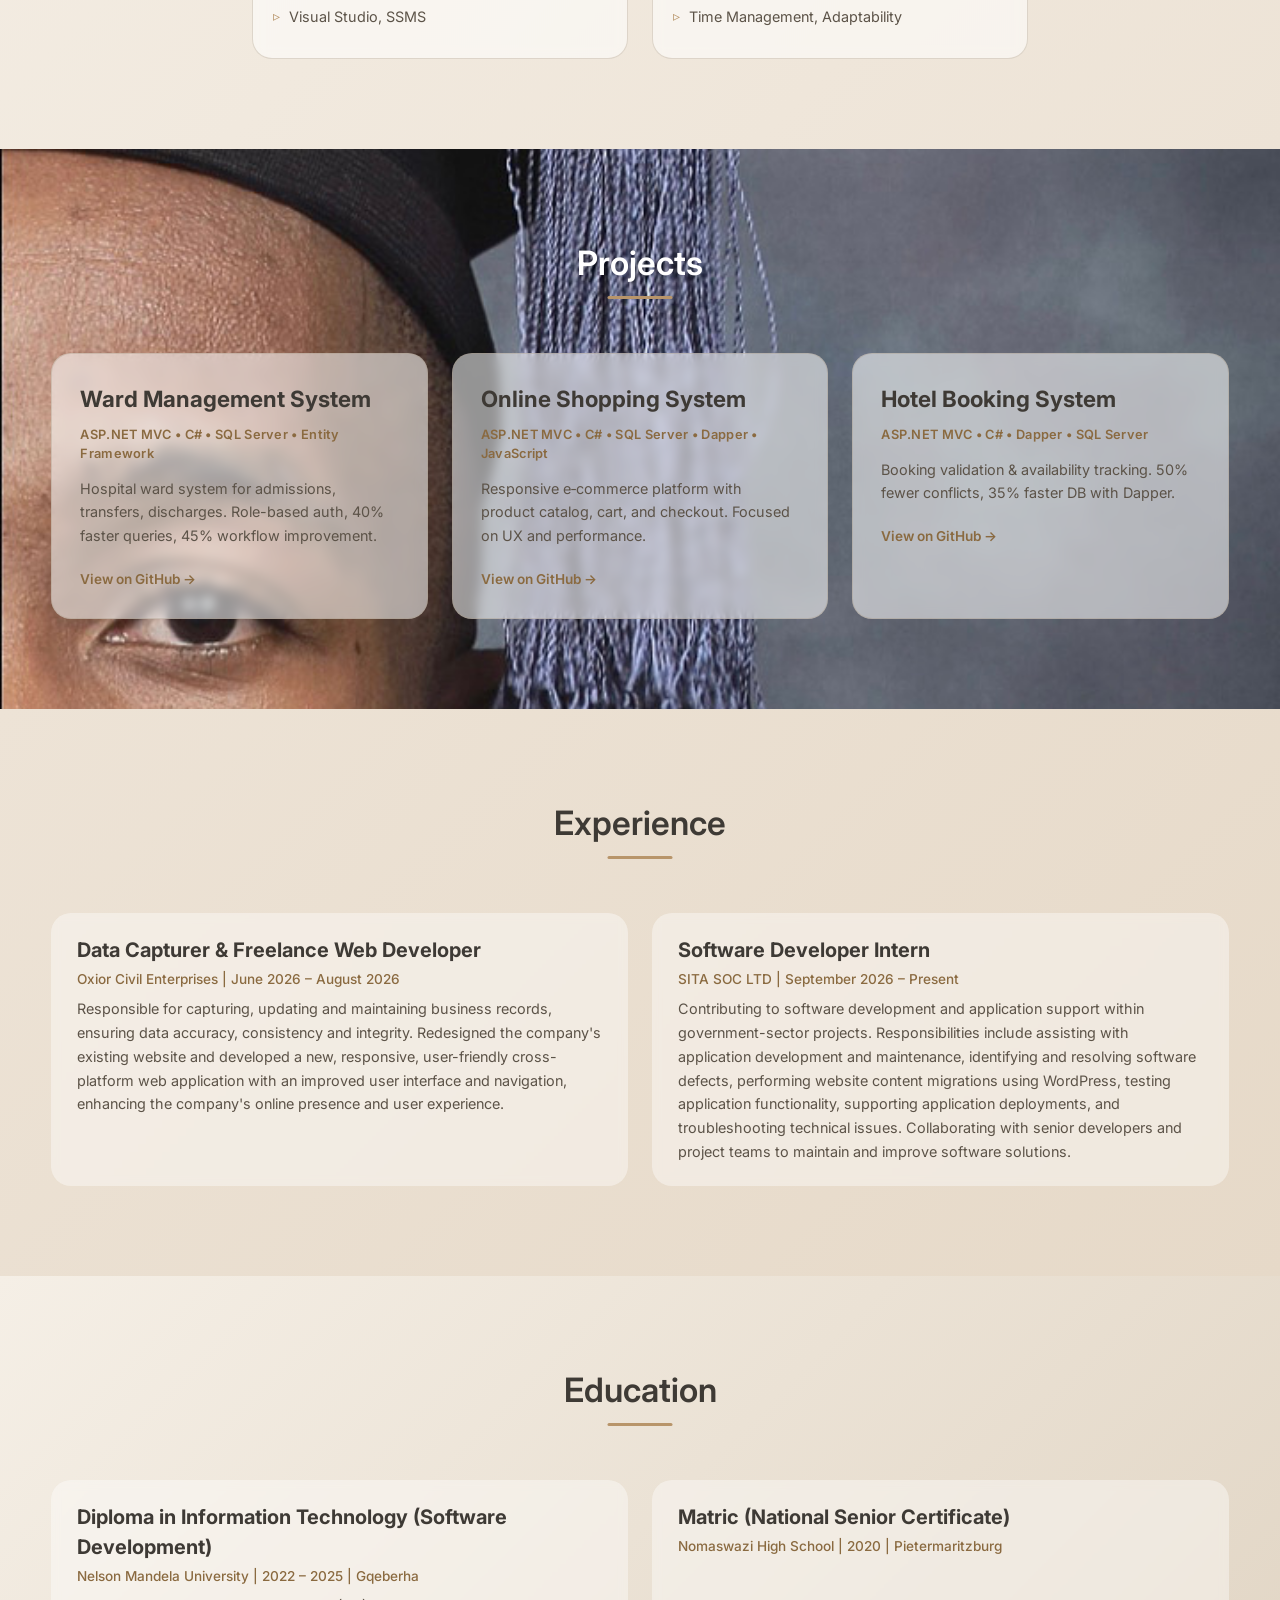
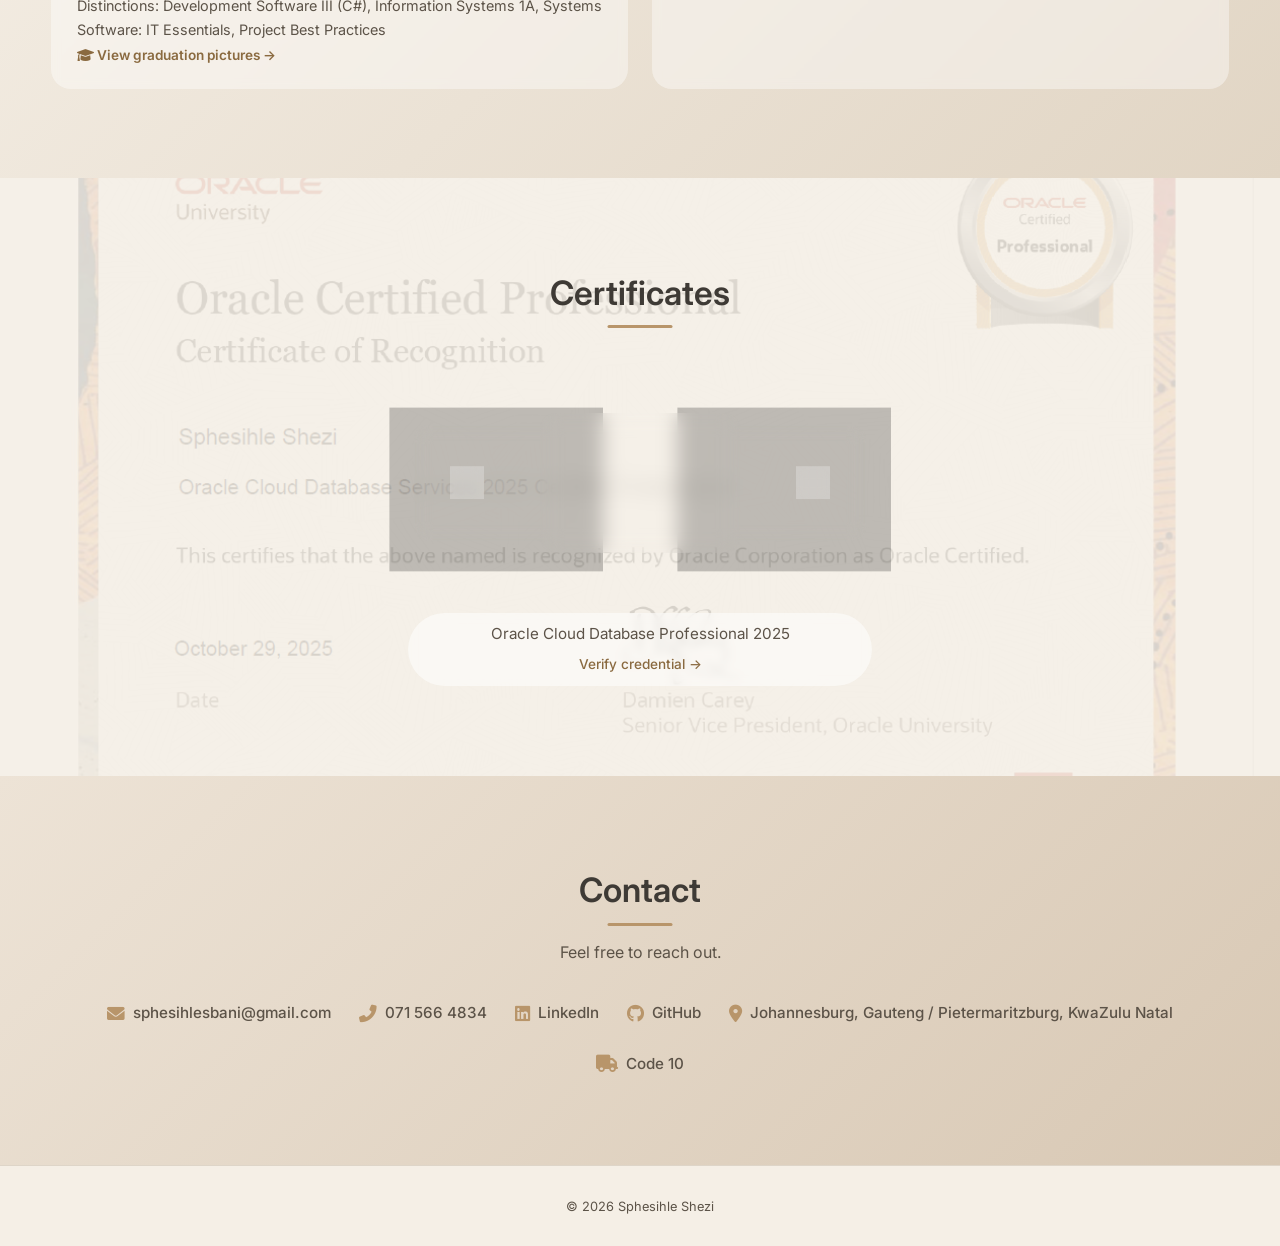
==== commit 97a8b679: "Update title and role in index.html" ====
--- a/index.html
+++ b/index.html
@@ -5,7 +5,7 @@
   <meta name="viewport" content="width=device-width, initial-scale=1.0, user-scalable=yes"/>
 
   <!-- ===== SEO & META TAGS ===== -->
-  <title>Sphesihle Shezi | Software Developer Portfolio</title>
+  <title>Sphesihle Shezi | Software Developer </title>
   <meta name="description" content="Sphesihle Shezi – Software Developer from Pietermaritzburg. Diploma in IT (Software Development), Python, ASP.NET MVC, C# and SQL Server projects, certifications, GitHub and LinkedIn." />
   <meta name="robots" content="index, follow, max-image-preview:large" />
   <link rel="canonical" href="https://sphesihlesportfolio.vercel.app/" />
@@ -261,7 +261,7 @@
   </div>
   <!-- ===== END INTRO LOADER ===== -->
 
-  <!--  NAVIGATION -->
+
     
 
   <!--  NAVIGATION -->
@@ -287,7 +287,7 @@
   <div class="hero" id="hero">
     <div class="hero-left">
       <h2>Hey, I'm Sphesihle Shezi</h2>
-      <div class="role" id="dynamicRole">Junior Software Developer</div>
+      <div class="role" id="dynamicRole"> Software Developer</div>
       <div class="stack" id="dynamicStack">ASP.NET MVC • C# • SQL Server • JavaScript • HTML/CSS • Python • MySQL • Oracle Databases • WordPress</div>
       <p class="project-description" id="dynamicDescription">I build innovative, database-driven web applications with a focus on clean architecture and user experience. <b>
       See my projects below to explore my work and skills in action.
--- a/loader.css
+++ b/loader.css
@@ -35,7 +35,7 @@
   z-index: 1;
   left: 0;
   right: 0;
-  top: calc(50% + 150px);
+  top: calc(50% + 100px);
   text-align: center;
   display: flex;
   flex-direction: column;
@@ -92,7 +92,7 @@
   position: absolute;
   z-index: 1;
   left: 50%;
-  bottom: 8vh;
+  bottom: 12vh;
   transform: translateX(-50%);
   width: min(280px, 75vw);
   height: 2px;
@@ -124,7 +124,7 @@
   position: absolute;
   left: 50%;
   top: 50%;
-  margin: -85px 0 0 -78px;
+  margin: -135px 0 0 -78px;
   perspective: 500px;
   scale: 1.5; /* make the laptop bigger; set to 1 for original size */
 }
@@ -377,7 +377,7 @@
 /* Small screens: keep the laptop and text from colliding */
 @media (max-width: 480px) {
   .macbook { scale: 1.2; }
-  .loader-text { top: calc(50% + 120px); }
+  .loader-text { top: calc(50% + 70px); }
 }
 
 /* ---- EXIT ANIMATIONS ---- */
